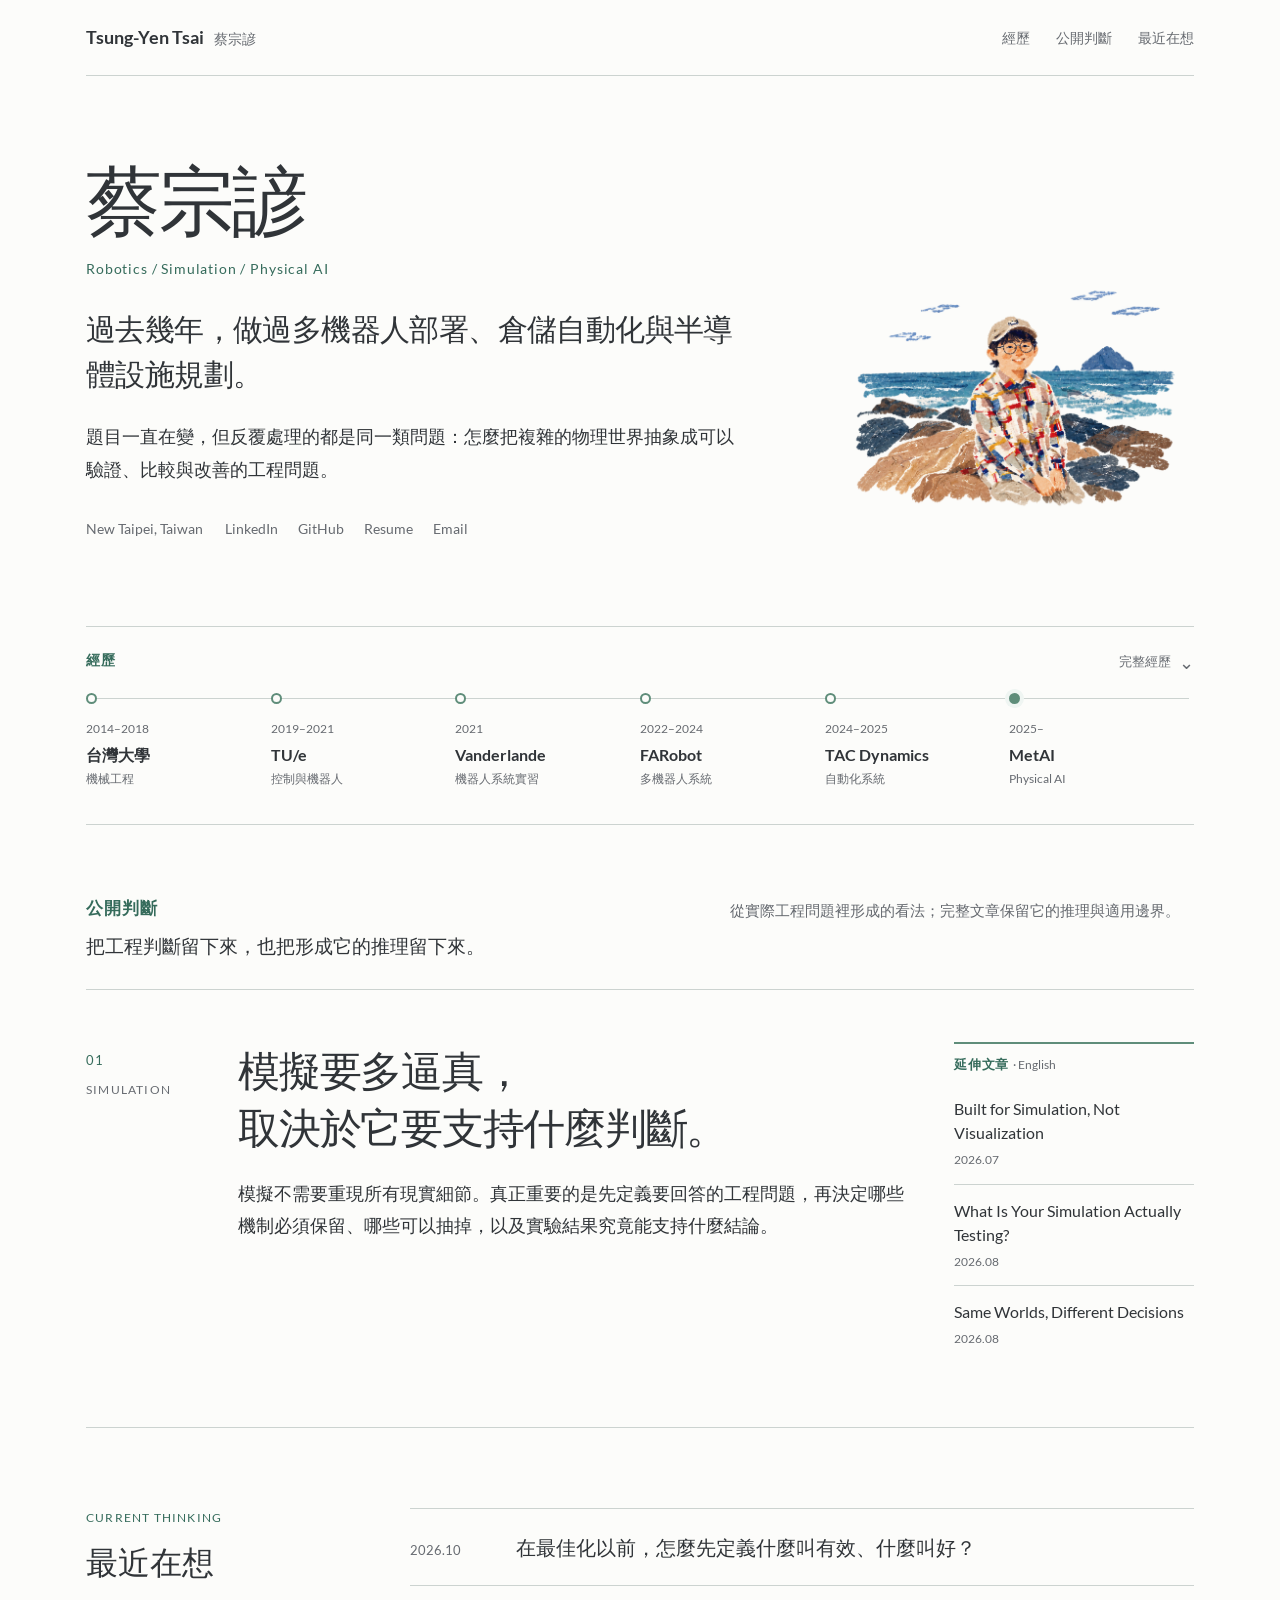
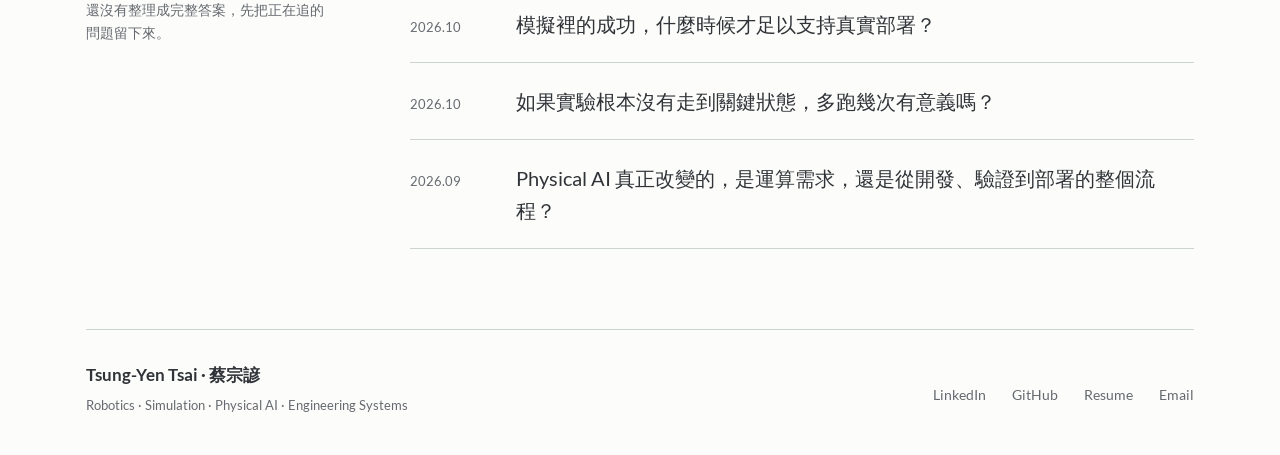
==== index.html @ 33ee2759 "Polish homepage copy, navigation, and article links" ====
<!doctype html>
<html lang="zh-Hant">
  <head>
    <meta charset="utf-8">
    <title>蔡宗諺 Tsung-Yen Tsai | Robotics / Simulation / Physical AI</title>
    <meta name="description" content="蔡宗諺 Tsung-Yen Tsai，做過多機器人部署、倉儲自動化與半導體設施規劃。分享關於模擬、驗證與工程判斷的思考。">
    <link rel="stylesheet" href="stylesheets/styles.css?v=20260916-neutral">
    <link rel="stylesheet" href="stylesheets/homepage.css?v=20261007-polish">
    <meta name="color-scheme" content="light">
    <meta name="theme-color" content="#FCFCFA">
    <meta name="viewport" content="width=device-width, initial-scale=1">
  </head>
  <body class="home-page">
    <a class="skip-link" href="#main-content">跳到主要內容</a>
    <header class="home-header wrap">
      <a class="home-name" href="index.html"><span lang="en">Tsung-Yen Tsai</span><span>蔡宗諺</span></a>
      <nav aria-label="主要導覽">
        <a href="#career">經歷</a>
        <a href="#judgments">公開判斷</a>
        <a href="#thinking">最近在想</a>
      </nav>
    </header>

    <main id="main-content" tabindex="-1" class="wrap">
      <section class="hero" id="about" aria-labelledby="hero-name">
        <div class="hero-copy">
          <h1 id="hero-name" class="hero-name">蔡宗諺</h1>
          <p class="hero-role" lang="en">Robotics / Simulation / Physical AI</p>
          <p class="hero-scope">過去幾年，做過多機器人部署、倉儲自動化與半導體設施規劃。</p>
          <p class="hero-intro">題目一直在變，但反覆處理的都是同一類問題：<strong>怎麼把複雜的物理世界抽象成可以驗證、比較與改善的工程問題。</strong></p>
          <div class="hero-meta">
            <span lang="en">New Taipei, Taiwan</span>
            <nav aria-label="個人連結">
              <a href="https://www.linkedin.com/in/tsungyentsai" target="_blank" rel="noopener" lang="en">LinkedIn</a>
              <a href="https://github.com/tsungyentsai" target="_blank" rel="noopener" lang="en">GitHub</a>
              <a href="resume.html" lang="en" aria-label="Resume — General 履歷">Resume</a>
              <a href="mailto:tsungyentsai.work@gmail.com">Email</a>
            </nav>
          </div>
        </div>
        <figure class="hero-portrait">
          <img src="assets/images/yen-cutout.png" alt="海邊的個人插畫肖像" width="1541" height="1021" fetchpriority="high" decoding="async">
        </figure>
      </section>

      <section class="career-strip" id="career" aria-labelledby="career-heading">
        <div class="career-heading">
          <h2 id="career-heading">經歷</h2>
        </div>
        <div class="career-scroll" role="region" aria-label="學歷與經歷時間軸，可左右捲動" tabindex="0">
          <ol class="career-timeline">
            <li><time>2014–2018</time><h3>台灣大學</h3><p>機械工程</p></li>
            <li><time>2019–2021</time><h3 lang="en">TU/e</h3><p>控制與機器人</p></li>
            <li><time>2021</time><h3 lang="en">Vanderlande</h3><p>機器人系統實習</p></li>
            <li><time>2022–2024</time><h3 lang="en">FARobot</h3><p>多機器人系統</p></li>
            <li><time>2024–2025</time><h3 lang="en">TAC Dynamics</h3><p>自動化系統</p></li>
            <li class="current"><time>2025–</time><h3 lang="en">MetAI</h3><p lang="en">Physical AI</p></li>
          </ol>
        </div>
        <details class="career-details" id="career-details">
          <summary>完整經歷 <span class="career-chevron" aria-hidden="true">⌄</span></summary>
          <div class="career-history" id="career-history">
            <div>
              <h3 class="history-heading">工作經歷</h3>
              <ol class="history-list">
                <li>
                  <div class="history-title"><h4 lang="en">MetAI</h4><span>2025.04–至今</span></div>
                  <p class="history-role" lang="en">Technical Lead, Hookup &amp; Layout Engines<br>Senior AI Reinforcement Learning Engineer</p>
                  <p>半導體設施規劃中的規則驗證、設備配置與 3D 管線路由；設計可重用的系統基礎與產品邊界。</p>
                </li>
                <li>
                  <div class="history-title"><h4 lang="en">TAC Dynamics</h4><span>2024.04–2025.04</span></div>
                  <p class="history-role" lang="en">Senior Robotics Engineer</p>
                  <p>重新設計與實作倉儲自動化的車隊管理系統，建立離散事件模擬以比較倉儲策略，並負責另一個 AMR 客戶部署中的核心系統整合。</p>
                </li>
                <li>
                  <div class="history-title"><h4 lang="en">FARobot</h4><span>2022.02–2024.03</span></div>
                  <p class="history-role" lang="en">Algorithm Engineer</p>
                  <p>多機器人系統的模擬驗證、現場部署與路徑規劃；透過現場紀錄重現問題，在模擬與現場驗證改動。</p>
                </li>
                <li>
                  <div class="history-title"><h4 lang="en">Vanderlande</h4><span>2021.07–2021.09</span></div>
                  <p class="history-role" lang="en">Robotics Engineer Intern · Veghel, Netherlands</p>
                </li>
              </ol>
            </div>
            <div>
              <h3 class="history-heading">教育</h3>
              <ol class="history-list">
                <li>
                  <div class="history-title"><h4 lang="en">Eindhoven University of Technology</h4><span>2019–2021</span></div>
                  <p class="history-role" lang="en">M.Sc. in Mechanical Engineering<br>Control Systems Technology</p>
                  <p lang="en">Thesis: Situational-Aware Motion Planning with a Shared Semantic World Model.</p>
                </li>
                <li>
                  <div class="history-title"><h4>國立臺灣大學</h4><span>2014–2018</span></div>
                  <p class="history-role" lang="en">B.S. in Mechanical Engineering</p>
                </li>
              </ol>
            </div>
          </div>
        </details>
      </section>

      <section class="judgments" id="judgments" aria-labelledby="judgments-heading">
        <div class="judgments-intro">
          <div>
            <h2 id="judgments-heading">公開判斷</h2>
            <p class="judgments-purpose">把工程判斷留下來，也把形成它的推理留下來。</p>
          </div>
          <p class="judgments-context">從實際工程問題裡形成的看法；完整文章保留它的推理與適用邊界。</p>
        </div>
        <article class="judgment" aria-labelledby="simulation-heading">
          <div class="judgment-label"><span>01</span><span lang="en">SIMULATION</span></div>
          <div class="judgment-content">
            <div class="judgment-copy">
              <h3 id="simulation-heading">模擬要多逼真，<br>取決於它要支持什麼判斷。</h3>
              <p>模擬不需要重現所有現實細節。真正重要的是先定義要回答的工程問題，再決定哪些機制必須保留、哪些可以抽掉，以及實驗結果究竟能支持什麼結論。</p>
            </div>
            <aside class="related" id="writing" aria-labelledby="related-heading">
              <h4 id="related-heading">延伸文章 <span class="related-language" lang="en">· English</span></h4>
              <ul>
                <li><a href="posts/built-for-simulation-not-visualization.html" lang="en">Built for Simulation, Not Visualization</a><time datetime="2026-07">2026.07</time></li>
                <li><a href="posts/what-is-your-simulation-actually-testing.html" lang="en">What Is Your Simulation Actually Testing?</a><time datetime="2026-08">2026.08</time></li>
                <li><a href="posts/same-worlds-different-decisions.html" lang="en">Same Worlds, Different Decisions</a><time datetime="2026-08">2026.08</time></li>
              </ul>
            </aside>
          </div>
        </article>
      </section>

      <section class="thinking" id="thinking" aria-labelledby="thinking-heading">
        <div class="thinking-intro">
          <p class="kicker" lang="en">CURRENT THINKING</p>
          <h2 id="thinking-heading">最近在想</h2>
          <p>還沒有整理成完整答案，先把正在追的問題留下來。</p>
        </div>
        <ul class="thought-list">
          <li><time datetime="2026-10">2026.10</time><p>在最佳化以前，怎麼先定義什麼叫有效、什麼叫好？</p></li>
          <li><time datetime="2026-10">2026.10</time><p>模擬裡的成功，什麼時候才足以支持真實部署？</p></li>
          <li><time datetime="2026-10">2026.10</time><p>如果實驗根本沒有走到關鍵狀態，多跑幾次有意義嗎？</p></li>
          <li><time datetime="2026-09">2026.09</time><p>Physical AI 真正改變的，是運算需求，還是從開發、驗證到部署的整個流程？</p></li>
        </ul>
      </section>
    </main>

    <footer class="home-footer wrap">
      <div><p class="footer-name"><span lang="en">Tsung-Yen Tsai</span> · 蔡宗諺</p><p class="footer-role" lang="en">Robotics · Simulation · Physical AI · Engineering Systems</p></div>
      <nav aria-label="聯絡方式">
        <a href="https://www.linkedin.com/in/tsungyentsai" target="_blank" rel="noopener" lang="en">LinkedIn</a>
        <a href="https://github.com/tsungyentsai" target="_blank" rel="noopener" lang="en">GitHub</a>
        <a href="resume.html" lang="en" aria-label="Resume — General 履歷">Resume</a>
        <a href="mailto:tsungyentsai.work@gmail.com">Email</a>
      </nav>
    </footer>
  </body>
</html>
---- stylesheets/styles.css ----
/* Visual source: career/50_career_assets/presentations/visual-style/
   visual-style-guide.md v1.0 (2026-09-15).
   Website refinement: neutral text, fewer decorative rules; green is reserved
   for interaction feedback and meaningful diagram accents. */
@import url("article-figures.css");

@font-face {
  font-family: Lato;
  font-style: normal;
  font-weight: 400;
  font-display: swap;
  src: url("../assets/fonts/Lato-Regular.ttf") format("truetype");
}
@font-face {
  font-family: Lato;
  font-style: normal;
  font-weight: 700;
  font-display: swap;
  src: url("../assets/fonts/Lato-Bold.ttf") format("truetype");
}
@font-face {
  font-family: Lato;
  font-style: italic;
  font-weight: 400;
  font-display: swap;
  src: url("../assets/fonts/Lato-Italic.ttf") format("truetype");
}

:root {
  color-scheme: light;
  --canvas: #FCFCFA;
  --text: #303438;
  --heading: #303438;
  --muted: #666A70;
  --accent-text: #356B5B;
  --accent-line: #5F8D7A;
  --accent-fill: #DCE9E3;
  --accent-surface: #EFF5F2;
  --accent-border: #A8BFB2;
  --secondary: #4B7191;
  --secondary-text: #345A78;
  --secondary-fill: #DFE8EF;
  --secondary-border: #8DA6B9;
  --neutral-fill: #ECEFED;
  --neutral-surface: #F5F7F6;
  --border: #CCD3D0;
  --on-dark: #FFFFFF;
}

* { box-sizing: border-box; }
html { scroll-padding-top: 24px; }
body {
  margin: 0;
  background: var(--canvas);
  color: var(--text);
  font-family: Lato, "Noto Sans TC", "PingFang TC", "Microsoft JhengHei", Arial, sans-serif;
  font-size: 18px;
  line-height: 1.65;
  -webkit-font-smoothing: antialiased;
}
::selection { background: var(--accent-fill); color: var(--text); }
a {
  color: var(--secondary-text);
  text-decoration-thickness: 1px;
  text-underline-offset: 4px;
}
a:hover { color: var(--accent-text); text-decoration-thickness: 2px; }
a:focus-visible, [tabindex]:focus-visible {
  outline: 2px solid var(--accent-text);
  outline-offset: 3px;
  border-radius: 2px;
}
.skip-link {
  position: absolute;
  top: 12px;
  left: 20px;
  z-index: 2;
  padding: 12px 20px;
  background: var(--accent-text);
  color: var(--on-dark);
  transform: translateY(-160%);
}
.skip-link:focus { transform: none; color: var(--on-dark); }
.wrapper {
  display: grid;
  grid-template-columns: 220px minmax(0, 1fr);
  column-gap: 64px;
  max-width: 1200px;
  padding: 0 40px;
  margin: 0 auto;
}
.wrapper > main, .wrapper > .site-footer { grid-column: 2; min-width: 0; }
.site-header {
  grid-column: 1;
  grid-row: 1 / span 2;
  align-self: start;
  position: sticky;
  top: 64px;
  display: flex;
  flex-direction: column;
  align-items: flex-start;
  gap: 32px;
  margin-top: 64px;
  max-height: calc(100dvh - 96px);
  overflow-y: auto;
  padding: 4px;
}
.site-name {
  color: var(--text);
  flex-shrink: 0;
  display: inline-flex;
  flex-direction: column;
  align-items: flex-start;
  gap: 4px;
  min-height: 44px;
  font-size: 18px;
  font-weight: 700;
  text-decoration: none;
}
.site-name span { color: var(--muted); font-size: 14px; font-weight: 400; }
.site-header ul {
  display: flex;
  flex-direction: column;
  flex-wrap: wrap;
  gap: 8px 24px;
  margin: 0;
  padding: 0;
  list-style: none;
}
.site-header li + li { margin-top: 0; }
.site-header nav a {
  color: var(--muted);
  text-decoration: none;
  display: inline-flex;
  align-items: center;
  min-height: 44px;
  font-size: 15px;
}
.site-header nav a:hover, .site-footer a:hover, .writing-collection li a:hover { text-decoration: underline; color: var(--accent-text); }
h1, h2, h3, h4, h5, h6 { line-height: 1.25; }
h1 { margin: 0 0 32px; font-size: 48px; font-weight: 400; letter-spacing: -0.025em; }
h2 { margin: 48px 0 24px; color: var(--heading); font-size: 28px; }
h3 { margin: 32px 0 16px; color: var(--heading); font-size: 20px; }
p, ul, ol, dl, table, pre { margin: 0 0 24px; }
ul, ol { padding-left: 24px; }
li + li { margin-top: 8px; }
strong { font-weight: 700; }
small { font-size: 14px; color: var(--muted); }
img { max-width: 100%; height: auto; }
hr { border: 0; border-top: 1px solid var(--border); margin: 32px 0; }
blockquote {
  margin: 32px 0;
  padding: 16px 24px;
  border-left: 3px solid var(--accent-line);
  background: var(--accent-surface);
}
blockquote > :last-child { margin-bottom: 0; }
code, pre { font-family: ui-monospace, SFMono-Regular, Consolas, monospace; font-size: 0.88em; }
pre {
  padding: 24px;
  border: 1px solid var(--border);
  border-radius: 6px;
  background: var(--neutral-surface);
  overflow-x: auto;
  line-height: 1.6;
}
pre code { font-size: inherit; }
table { width: 100%; border-collapse: collapse; font-size: 16px; }
th, td { text-align: left; padding: 12px 16px; border-bottom: 1px solid var(--border); vertical-align: top; }
th { background: var(--neutral-surface); font-weight: 700; }
thead { border-top: 2px solid var(--accent-line); }
.table-scroll { overflow-x: auto; margin: 24px 0; }
.table-scroll table { min-width: 680px; margin: 0; }
.compact-table { font-size: 14px; }

/* Home: one introduction, open work columns, and a quiet writing index. */
.intro { max-width: 880px; padding: 72px 0 64px; }
.intro h1 { color: var(--text); margin-bottom: 32px; }
.intro h1 span {
  display: inline-block;
  margin-left: 16px;
  color: var(--heading);
  font-size: 28px;
  letter-spacing: 0;
}
.intro-statement {
  font-size: 23px;
  line-height: 1.6;
  margin-bottom: 24px;
}
.intro > p:last-child { max-width: 760px; margin-bottom: 0; color: var(--muted); }
.home-section { padding: 24px 0 48px; }
.home-section > h2 { margin: 0 0 32px; font-size: 24px; }
.work-list { display: grid; grid-template-columns: repeat(3, minmax(0, 1fr)); gap: 32px; list-style: none; padding: 0; margin: 0; }
.work-list li { margin: 0; }
.work-list strong { display: block; font-size: 20px; line-height: 1.4; margin-bottom: 12px; }
.work-description { display: block; color: var(--muted); font-size: 17px; }
.writing-section { display: grid; grid-template-columns: minmax(0, 1fr); gap: 0; }
.writing-collection h3 { margin: 0 0 12px; color: var(--heading); }
.writing-collection-description { color: var(--muted); font-size: 16px; max-width: 64ch; }
.writing-collection + .writing-collection { margin-top: 40px; }
.writing-collection ul { list-style: none; padding: 0; margin: 0; }
.writing-collection li { display: flex; align-items: baseline; gap: 24px; justify-content: space-between; margin: 0; padding: 10px 0; }
.writing-collection li a { font-size: 18px; line-height: 1.5; text-decoration: none; }
.writing-collection time { flex-shrink: 0; color: var(--muted); font-size: 14px; }

/* Career and articles use a comfortable reading width. */
.career-page main, .article-page main { width: 100%; max-width: 760px; margin: 0 auto; padding: 64px 0; }
.career-page h1, .article-page h1 { color: var(--text); }
.career-list { list-style: none; padding: 0; }
.career-list li { padding: 16px 0; margin: 0; }
.career-list strong { color: var(--text); }
.article-page h1 { font-size: 44px; }
.article-page main > h1 + p { color: var(--heading); font-size: 20px; }
.article-page main > h1 + p + p { padding-bottom: 24px; margin-bottom: 32px; }
.related-writing { margin-top: 48px; padding-top: 24px; }
.related-writing p { margin-bottom: 8px; }
.related-writing-label { color: var(--muted); font-size: 14px; font-weight: 700; }
.article-figure figcaption { color: var(--muted); font-size: 14px; }
.site-footer { display: flex; align-items: center; justify-content: space-between; gap: 24px; padding: 40px 0 32px; }
.site-footer p { margin: 0; color: var(--muted); font-size: 14px; }
.site-footer p span { margin-left: 8px; }
.site-footer nav { display: flex; flex-wrap: wrap; gap: 24px; }
.site-footer a { color: var(--muted); text-decoration: none; display: inline-flex; align-items: center; min-height: 44px; font-size: 15px; }

@media (min-width: 961px) and (max-width: 1100px) {
  .world-layout, .policy-examples { grid-template-columns: 1fr; }
}
@media (max-width: 960px) {
  .wrapper { display: block; }
  .site-header { position: static; gap: 8px; margin-top: 0; max-height: none; overflow: visible; padding: 20px 0; }
  .site-name { flex-direction: row; align-items: center; gap: 12px; }
  .site-header ul { flex-direction: row; }
  .site-header li + li { margin-top: 0; }
  .intro { padding-top: 48px; }
  .writing-section { grid-template-columns: 1fr; gap: 0; }
  .work-list { gap: 24px; }
}
@media (max-width: 720px) {
  .wrapper { padding: 0 24px; }
  body { font-size: 17px; overflow-wrap: break-word; }
  h1, .article-page h1 { font-size: 34px; }
  h2 { font-size: 24px; margin-top: 40px; }
  .site-header ul { gap: 0 20px; }
  .intro { padding: 40px 0; }
  .intro h1 span { display: block; font-size: 23px; margin: 12px 0 0; }
  .intro-statement { font-size: 20px; }
  .home-section { padding: 32px 0; }
  .home-section > h2 { margin-bottom: 24px; }
  .work-list { grid-template-columns: 1fr; gap: 24px; }
  .work-list strong { margin-bottom: 8px; }
  .writing-collection li { flex-direction: column; gap: 8px; padding: 16px 0; }
  .career-page main, .article-page main { padding: 40px 0; }
  .site-footer { align-items: flex-start; flex-direction: column; gap: 12px; }
  pre { padding: 16px; overflow-wrap: normal; }
  .world-layout, .policy-examples { grid-template-columns: 1fr; }
  .world-layout { gap: 18px; }
  .policy-example { padding: 12px 14px; }
  .policy-request-sequence { max-width: 260px; }
  .comparison-boundary { overflow: visible; }
  .comparison-boundary table, .comparison-boundary tbody, .comparison-boundary tr, .comparison-boundary td { display: block; }
  .comparison-boundary table { min-width: 0; }
  .comparison-boundary thead { clip-path: inset(50%); height: 1px; overflow: hidden; position: absolute; white-space: nowrap; width: 1px; }
  .comparison-boundary tr { border: 1px solid var(--border); border-radius: 6px; margin-bottom: 16px; overflow: hidden; }
  .comparison-boundary td { padding: 12px; }
  .comparison-boundary td:last-child { border-bottom: 0; }
  .comparison-boundary td::before { color: var(--muted); content: attr(data-label); display: block; font-size: 14px; font-weight: 700; margin-bottom: 4px; }
}
@media print {
  .wrapper { display: block; max-width: none; padding: 0; }
  body { font-size: 12pt; }
  .site-header, .site-footer, .skip-link { display: none; }
  .article-page main, .career-page main { max-width: none; padding: 0; }
  h1, .article-page h1 { font-size: 28pt; }
  h2, h3 { break-after: avoid; }
  .article-figure, .work-list li { break-inside: avoid; }
}
---- stylesheets/homepage.css ----
/* Homepage only. Editorial baseline: user-selected visual prototype v3.
   Shared color tokens and local fonts come from styles.css. Keep article
   and career-page styles unchanged. Containers own horizontal gutters;
   sections own vertical spacing. */
.home-page { overflow-wrap: anywhere; }
.home-page h1, .home-page h2, .home-page h3,
.home-page h4, .home-page p, .home-page figure { margin: 0; }
.home-page .wrap {
  width: 100%;
  max-width: 1180px;
  margin-inline: auto;
  padding-inline: 36px;
}
.home-page main:focus { outline: none; }
.home-page section { scroll-margin-top: 24px; }
.home-header {
  display: flex;
  align-items: center;
  justify-content: space-between;
  gap: 24px;
  min-height: 76px;
  position: relative;
}
.home-header::after, .home-footer::before {
  content: "";
  position: absolute;
  inset-inline: 36px;
  height: 1px;
  background: var(--border);
}
.home-header::after { bottom: 0; }
.home-name {
  display: inline-flex;
  gap: 10px;
  align-items: baseline;
  color: var(--text);
  text-decoration: none;
  font-weight: 700;
}
.home-name span + span { font-weight: 400; font-size: 14px; color: var(--muted); }
.home-header nav, .hero-meta nav, .home-footer nav { display: flex; flex-wrap: wrap; gap: 8px 26px; }
.home-header nav a, .hero-meta a, .home-footer a {
  display: inline-flex;
  align-items: center;
  min-height: 44px;
  color: var(--muted);
  font-size: 14px;
  text-decoration: none;
}
.home-page a:hover { color: var(--accent-text); text-decoration: underline; }
.hero {
  display: grid;
  grid-template-columns: minmax(0, 1.25fr) minmax(280px, .75fr);
  align-items: center;
  gap: 64px;
  padding-block: 80px 72px;
  min-height: 550px;
}
.hero-copy { min-width: 0; }
.home-page .hero-name { font-size: 76px; line-height: 1.05; font-weight: 400; letter-spacing: -.04em; }
.home-page .hero-role { margin-top: 18px; color: var(--accent-text); font-size: 14px; letter-spacing: .06em; }
.home-page .hero-scope { margin-top: 26px; font-size: 30px; line-height: 1.5; letter-spacing: -.02em; }
.home-page .hero-intro { margin-top: 24px; color: var(--heading); font-size: 18px; line-height: 1.85; }
.hero-intro strong { font-weight: 400; }
.hero-meta { display: flex; flex-wrap: wrap; gap: 0 22px; align-items: center; margin-top: 20px; color: var(--muted); font-size: 14px; }
.hero-meta nav { gap: 20px; }
.hero-portrait {
  width: calc(100% - 8px);
  max-width: 378px;
  justify-self: end;
  transform: translate(6px, 32px);
}
.hero-portrait img {
  display: block;
  width: 100%;
  height: auto;
  filter: saturate(.87) contrast(.92) brightness(1.03);
  /* The asset is already transparent; soften only its outermost brush strokes. */
  -webkit-mask-image: linear-gradient(to right, transparent, #000 4%, #000 96%, transparent), linear-gradient(to bottom, transparent, #000 4%, #000 95%, transparent);
  -webkit-mask-composite: source-in;
  mask-image: linear-gradient(to right, transparent, #000 4%, #000 96%, transparent), linear-gradient(to bottom, transparent, #000 4%, #000 95%, transparent);
  mask-composite: intersect;
}
.career-strip { position: relative; padding-block: 24px 28px; border-block: 1px solid var(--border); }
.career-heading { display: flex; justify-content: space-between; align-items: baseline; gap: 24px; margin-bottom: 16px; }
.home-page .career-heading h2 { color: var(--accent-text); font-size: 14px; letter-spacing: .08em; }
.career-details > summary {
  position: absolute;
  top: 13px;
  right: 0;
  display: flex;
  align-items: center;
  gap: 8px;
  min-height: 44px;
  color: var(--muted);
  font-size: 13px;
  cursor: pointer;
  list-style: none;
}
.career-details > summary::-webkit-details-marker { display: none; }
.career-details > summary:hover { color: var(--accent-text); }
.career-details > summary:focus-visible { outline: 2px solid var(--accent-text); outline-offset: 3px; border-radius: 2px; }
.career-chevron { display: inline-block; font-size: 18px; line-height: 1; }
.career-details[open] .career-chevron { transform: rotate(180deg); }
.career-history { display: grid; grid-template-columns: minmax(0, 1.35fr) minmax(0, .85fr); gap: 64px; margin-top: 24px; padding-top: 28px; border-top: 1px solid var(--border); scroll-margin-top: 24px; }
.home-page .history-heading { font-size: 14px; letter-spacing: .06em; color: var(--accent-text); }
.history-list { list-style: none; padding: 0; margin: 0; }
.history-list li { padding-block: 24px; margin: 0; border-bottom: 1px solid var(--border); }
.history-list li:last-child { border-bottom: 0; padding-bottom: 0; }
.history-title { display: flex; flex-wrap: wrap; gap: 6px 16px; align-items: baseline; justify-content: space-between; }
.home-page .history-title h4 { font-size: 17px; }
.history-title span { font-size: 13px; color: var(--muted); white-space: nowrap; }
.home-page .history-role { margin-top: 8px; font-size: 14px; color: var(--text); line-height: 1.6; }
.home-page .history-list p:not(.history-role) { margin-top: 10px; color: var(--muted); font-size: 15px; line-height: 1.75; }
.career-scroll { overflow-x: auto; overscroll-behavior-x: contain; padding-block: 8px; }
.career-timeline { list-style: none; display: grid; grid-template-columns: repeat(6, minmax(0, 1fr)); min-width: 810px; position: relative; margin: 0; padding: 0; }
.career-timeline::before { content: ""; position: absolute; left: 5px; right: 5px; top: 5px; height: 1px; background: var(--border); }
.career-timeline li { position: relative; padding: 26px 16px 0 0; margin: 0; }
.career-timeline li::before { content: ""; position: absolute; top: 0; left: 0; width: 11px; height: 11px; box-sizing: border-box; border: 2px solid var(--accent-line); border-radius: 50%; background: var(--canvas); }
.career-timeline .current::before { background: var(--accent-line); box-shadow: 0 0 0 4px var(--accent-surface); }
.career-timeline time { display: block; font-size: 12px; color: var(--muted); font-variant-numeric: tabular-nums; margin-bottom: 6px; }
.home-page .career-timeline h3 { font-size: 16px; line-height: 1.35; margin-bottom: 4px; }
.home-page .career-timeline p { font-size: 12px; line-height: 1.5; color: var(--muted); }
.judgments { padding-block: 72px 0; }
.judgments-intro { display: grid; grid-template-columns: 1fr .8fr; align-items: start; gap: 64px; padding-bottom: 28px; border-bottom: 1px solid var(--border); }
.home-page .judgments-intro h2 { color: var(--accent-text); font-size: 17px; font-weight: 700; letter-spacing: .06em; }
.home-page .judgments-purpose { margin-top: 12px; color: var(--heading); font-size: 19px; line-height: 1.65; }
.judgments-context { color: var(--muted); font-size: 15px; line-height: 1.8; }
.judgment { display: grid; grid-template-columns: 112px minmax(0, 1fr); gap: 40px; padding-block: 52px 64px; border-bottom: 1px solid var(--border); }
.judgment-label { display: flex; flex-direction: column; gap: 8px; padding-top: 8px; color: var(--muted); font-size: 12px; letter-spacing: .1em; }
.judgment-label span:first-child { color: var(--accent-text); font-size: 13px; }
.judgment-content { display: grid; grid-template-columns: minmax(0, 1fr) 240px; gap: 48px; align-items: start; }
.home-page .judgment-copy h3 { font-size: clamp(32px, 3.25vw, 42px); line-height: 1.35; font-weight: 400; letter-spacing: -.03em; color: var(--text); }
.home-page .judgment-copy p { margin-top: 22px; font-size: 18px; line-height: 1.8; color: var(--heading); }
.related { border-top: 2px solid var(--accent-line); padding-top: 12px; }
.home-page .related h4 { color: var(--accent-text); font-size: 13px; letter-spacing: .06em; }
.related-language { color: var(--muted); font-size: 12px; font-weight: 400; letter-spacing: 0; }
.related ul { list-style: none; margin: 10px 0 0; padding: 0; }
.related li { padding-block: 14px; margin: 0; border-top: 1px solid var(--border); }
.related li:first-child { border-top: 0; }
.related a { display: block; color: var(--text); font-size: 16px; line-height: 1.5; text-decoration: none; }
.related time { display: block; margin-top: 5px; font-size: 12px; color: var(--muted); font-variant-numeric: tabular-nums; }
.thinking { display: grid; grid-template-columns: 260px minmax(0, 1fr); gap: 64px; padding-block: 80px; }
.home-page .kicker { color: var(--accent-text); font-size: 12px; letter-spacing: .1em; margin-bottom: 14px; }
.home-page .thinking h2 { font-size: 32px; font-weight: 400; line-height: 1.25; }
.home-page .thinking-intro > p:last-child { margin-top: 16px; color: var(--muted); font-size: 14px; max-width: 245px; }
.thought-list { list-style: none; border-top: 1px solid var(--border); padding: 0; margin: 0; }
.thought-list li { display: grid; grid-template-columns: 82px minmax(0, 1fr); align-items: baseline; gap: 24px; padding-block: 22px; border-bottom: 1px solid var(--border); margin: 0; }
.thought-list time { font-size: 13px; color: var(--muted); font-variant-numeric: tabular-nums; }
.home-page .thought-list p { font-size: 20px; line-height: 1.6; }
.home-footer { position: relative; padding-block: 32px 38px; display: flex; justify-content: space-between; align-items: end; gap: 24px; }
.home-footer::before { top: 0; }
.home-page .footer-name { font-size: 17px; font-weight: 700; }
.home-page .footer-role { margin-top: 6px; color: var(--muted); font-size: 13px; }
@media (max-width: 1100px) {
  .hero { gap: 40px; }
  .judgment { grid-template-columns: 90px minmax(0, 1fr); gap: 28px; }
  .judgment-content { gap: 32px; grid-template-columns: minmax(0, 1fr) 210px; }
}
@media (max-width: 900px) {
  .hero { grid-template-columns: minmax(0, 1fr) 220px; gap: 28px; padding-block: 56px; min-height: auto; }
  .hero-portrait { transform: translate(4px, 20px); }
  .home-page .hero-name { font-size: 60px; }
  .home-page .hero-scope { font-size: 27px; }
  .judgments-intro { grid-template-columns: 1fr; gap: 16px; }
  .judgments-context { max-width: 620px; }
  .judgment-content { grid-template-columns: 1fr; gap: 32px; }
  .related { max-width: 560px; }
  .thinking { grid-template-columns: 200px minmax(0, 1fr); gap: 36px; }
  .career-history { grid-template-columns: 1fr 1fr; gap: 36px; }
  .home-footer { align-items: start; flex-direction: column; gap: 16px; }
}
@media (max-width: 640px) {
  .home-page .wrap { padding-inline: 20px; }
  .home-header::after, .home-footer::before { inset-inline: 20px; }
  .home-header { min-height: 68px; align-items: start; flex-direction: column; gap: 4px; padding-block: 16px 8px; }
  .home-name { font-size: 16px; }
  .home-name span + span { font-size: 13px; }
  .home-header nav { gap: 0 22px; }
  .home-header nav a { font-size: 13px; }
  .hero { grid-template-columns: minmax(0, 1fr) 86px; align-items: start; gap: 0 12px; padding-block: 36px 32px; }
  .hero-copy { display: contents; }
  .home-page .hero-name { grid-column: 1; font-size: 48px; }
  .home-page .hero-role { grid-column: 1; font-size: 12px; letter-spacing: 0; margin-top: 12px; }
  .hero-portrait { grid-column: 2; grid-row: 1 / span 2; width: 84px; align-self: center; transform: translate(2px, 5px); }
  .home-page .hero-scope { grid-column: 1 / -1; margin-top: 24px; font-size: 24px; line-height: 1.55; }
  .home-page .hero-intro { grid-column: 1 / -1; margin-top: 18px; font-size: 16px; line-height: 1.8; }
  .hero-meta { grid-column: 1 / -1; gap: 0 18px; margin-top: 16px; font-size: 13px; }
  .hero-meta a { font-size: 13px; }
  .hero-meta nav { gap: 18px; }
  .career-strip { padding-block: 18px 16px; }
  .career-heading { margin-bottom: 10px; }
  .career-details > summary { top: 7px; }
  .career-history { grid-template-columns: 1fr; gap: 32px; margin-top: 16px; padding-top: 24px; }
  .career-timeline { min-width: 780px; }
  .judgments { padding-top: 44px; }
  .judgments-intro { gap: 12px; padding-bottom: 24px; }
  .home-page .judgments-purpose { font-size: 17px; margin-top: 10px; }
  .judgments-context { font-size: 14px; }
  .judgment { grid-template-columns: 1fr; gap: 18px; padding-block: 32px 40px; }
  .judgment-label { flex-direction: row; gap: 12px; padding-top: 0; }
  .home-page .judgment-copy h3 { font-size: clamp(22px, 7vw, 32px); line-height: 1.35; }
  .home-page .judgment-copy p { margin-top: 18px; font-size: 16px; }
  .related a { font-size: 16px; }
  .thinking { grid-template-columns: 1fr; gap: 24px; padding-block: 48px; }
  .home-page .thinking h2 { font-size: 28px; }
  .home-page .thinking-intro > p:last-child { max-width: 100%; margin-top: 12px; }
  .thought-list li { grid-template-columns: 66px minmax(0, 1fr); gap: 14px; padding-block: 20px; }
  .home-page .thought-list p { font-size: 18px; }
  .home-footer { padding-block: 28px; }
}
@media (prefers-reduced-motion: reduce) { .career-scroll { scroll-behavior: auto; } }
@media print {
  .home-header, .home-footer, .hero-portrait, .hero-meta { display: none; }
  .home-page .wrap { max-width: none; padding-inline: 0; }
  .hero { grid-template-columns: 1fr; padding-block: 24px; min-height: auto; }
  .hero-copy { display: block; }
  .career-timeline { min-width: 0; }
  .career-scroll { overflow: visible; }
  .judgment, .judgment-content, .thinking { grid-template-columns: 1fr; }
  .judgments, .thinking { padding-block: 24px; }
}
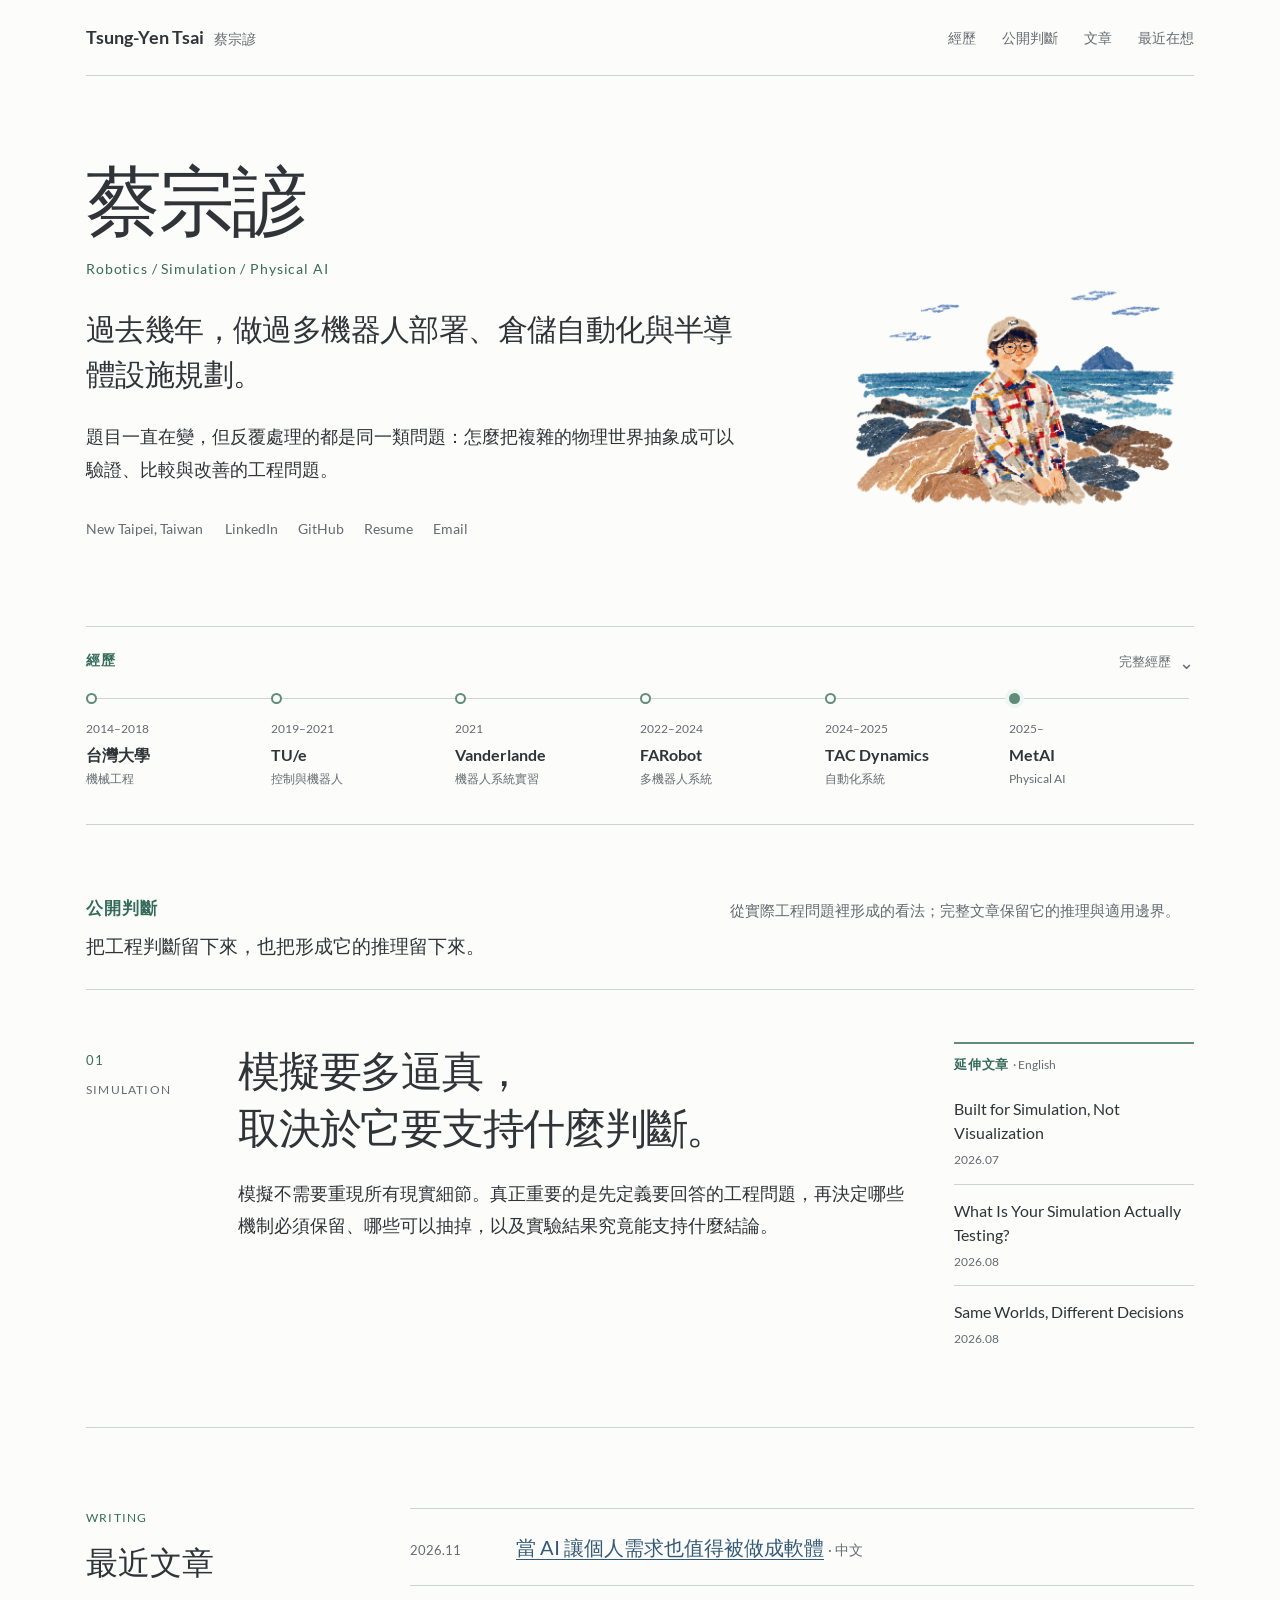
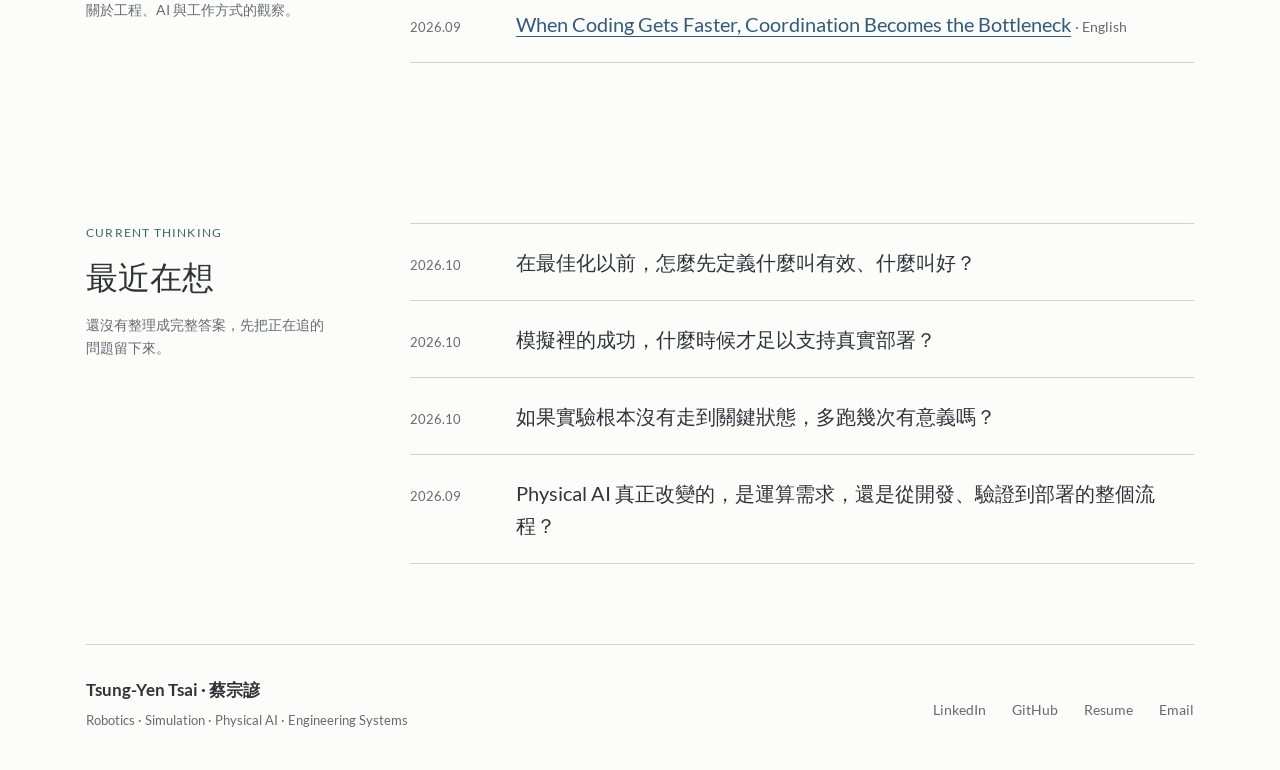
==== commit ef3acd8a: "Add writing section and new article to homepage" ====
--- a/index.html
+++ b/index.html
@@ -17,6 +17,7 @@
       <nav aria-label="主要導覽">
         <a href="#career">經歷</a>
         <a href="#judgments">公開判斷</a>
+        <a href="#writing">文章</a>
         <a href="#thinking">最近在想</a>
       </nav>
     </header>
@@ -117,7 +118,7 @@
               <h3 id="simulation-heading">模擬要多逼真，<br>取決於它要支持什麼判斷。</h3>
               <p>模擬不需要重現所有現實細節。真正重要的是先定義要回答的工程問題，再決定哪些機制必須保留、哪些可以抽掉，以及實驗結果究竟能支持什麼結論。</p>
             </div>
-            <aside class="related" id="writing" aria-labelledby="related-heading">
+            <aside class="related" aria-labelledby="related-heading">
               <h4 id="related-heading">延伸文章 <span class="related-language" lang="en">· English</span></h4>
               <ul>
                 <li><a href="posts/built-for-simulation-not-visualization.html" lang="en">Built for Simulation, Not Visualization</a><time datetime="2026-07">2026.07</time></li>
@@ -127,6 +128,18 @@
             </aside>
           </div>
         </article>
+      </section>
+
+      <section class="thinking" id="writing" aria-labelledby="writing-heading">
+        <div class="thinking-intro">
+          <p class="kicker" lang="en">WRITING</p>
+          <h2 id="writing-heading">最近文章</h2>
+          <p>關於工程、AI 與工作方式的觀察。</p>
+        </div>
+        <ul class="thought-list">
+          <li><time datetime="2026-11">2026.11</time><p><a href="posts/when-personal-needs-become-software.html">當 AI 讓個人需求也值得被做成軟體</a> <small>· 中文</small></p></li>
+          <li><time datetime="2026-09">2026.09</time><p><a href="posts/when-coding-gets-faster-coordination-becomes-the-bottleneck.html" lang="en">When Coding Gets Faster, Coordination Becomes the Bottleneck</a> <small lang="en">· English</small></p></li>
+        </ul>
       </section>
 
       <section class="thinking" id="thinking" aria-labelledby="thinking-heading">
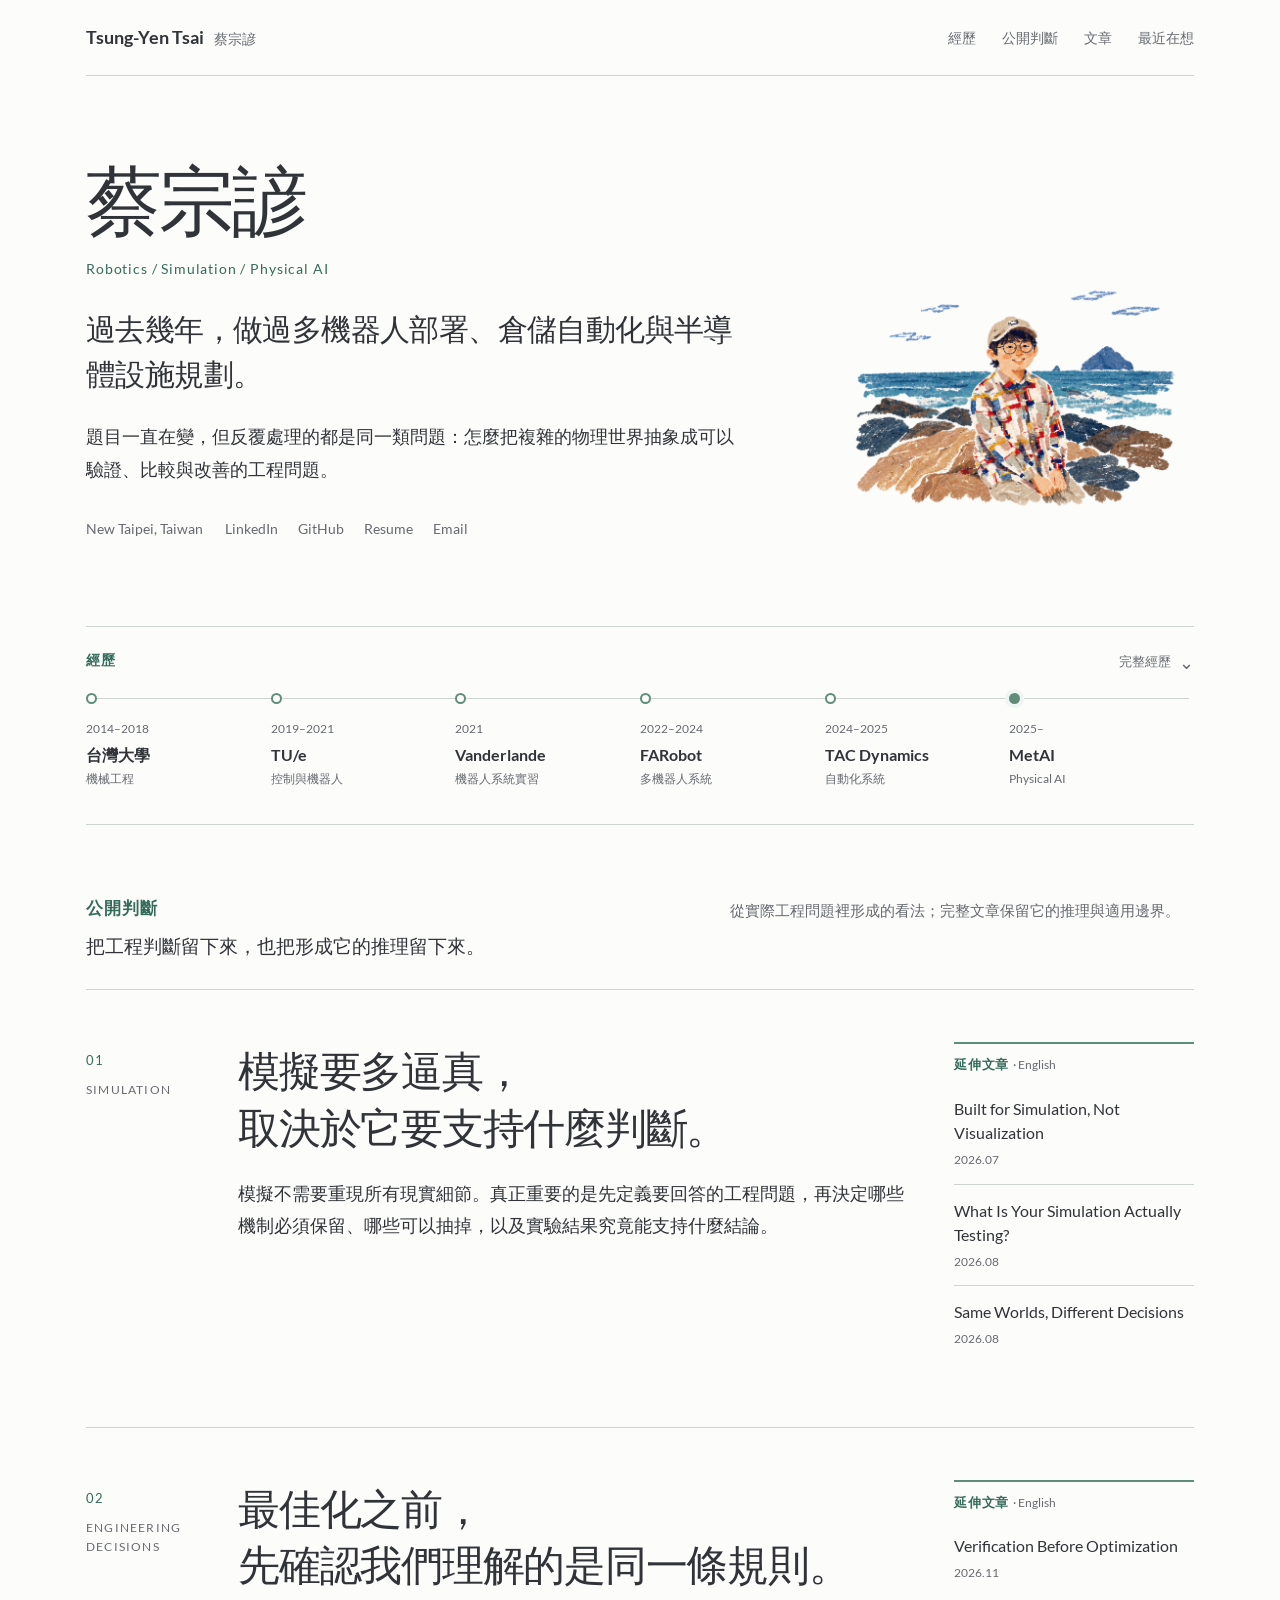
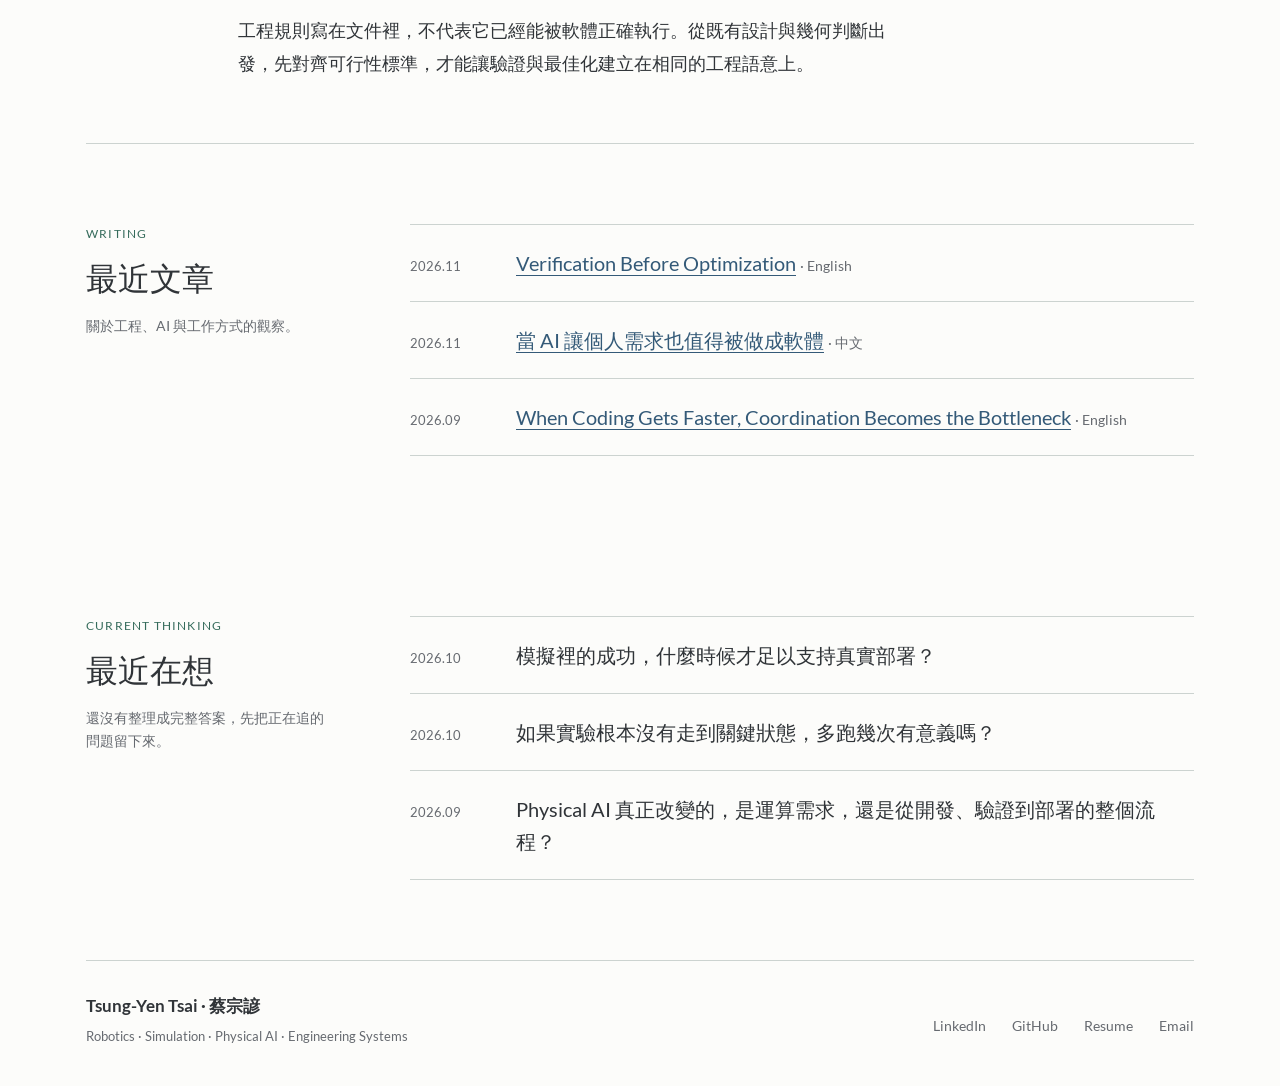
==== commit 54415ad4: "Add Engineering Decisions chapter and link new article" ====
--- a/index.html
+++ b/index.html
@@ -128,6 +128,21 @@
             </aside>
           </div>
         </article>
+        <article class="judgment" aria-labelledby="engineering-decisions-heading">
+          <div class="judgment-label"><span>02</span><span lang="en">ENGINEERING DECISIONS</span></div>
+          <div class="judgment-content">
+            <div class="judgment-copy">
+              <h3 id="engineering-decisions-heading">最佳化之前，<br>先確認我們理解的是同一條規則。</h3>
+              <p>工程規則寫在文件裡，不代表它已經能被軟體正確執行。從既有設計與幾何判斷出發，先對齊可行性標準，才能讓驗證與最佳化建立在相同的工程語意上。</p>
+            </div>
+            <aside class="related" aria-labelledby="engineering-decisions-related">
+              <h4 id="engineering-decisions-related">延伸文章 <span class="related-language" lang="en">· English</span></h4>
+              <ul>
+                <li><a href="posts/verification-before-optimization.html" lang="en">Verification Before Optimization</a><time datetime="2026-11">2026.11</time></li>
+              </ul>
+            </aside>
+          </div>
+        </article>
       </section>
 
       <section class="thinking" id="writing" aria-labelledby="writing-heading">
@@ -137,6 +152,7 @@
           <p>關於工程、AI 與工作方式的觀察。</p>
         </div>
         <ul class="thought-list">
+          <li><time datetime="2026-11">2026.11</time><p><a href="posts/verification-before-optimization.html" lang="en">Verification Before Optimization</a> <small lang="en">· English</small></p></li>
           <li><time datetime="2026-11">2026.11</time><p><a href="posts/when-personal-needs-become-software.html">當 AI 讓個人需求也值得被做成軟體</a> <small>· 中文</small></p></li>
           <li><time datetime="2026-09">2026.09</time><p><a href="posts/when-coding-gets-faster-coordination-becomes-the-bottleneck.html" lang="en">When Coding Gets Faster, Coordination Becomes the Bottleneck</a> <small lang="en">· English</small></p></li>
         </ul>
@@ -149,7 +165,6 @@
           <p>還沒有整理成完整答案，先把正在追的問題留下來。</p>
         </div>
         <ul class="thought-list">
-          <li><time datetime="2026-10">2026.10</time><p>在最佳化以前，怎麼先定義什麼叫有效、什麼叫好？</p></li>
           <li><time datetime="2026-10">2026.10</time><p>模擬裡的成功，什麼時候才足以支持真實部署？</p></li>
           <li><time datetime="2026-10">2026.10</time><p>如果實驗根本沒有走到關鍵狀態，多跑幾次有意義嗎？</p></li>
           <li><time datetime="2026-09">2026.09</time><p>Physical AI 真正改變的，是運算需求，還是從開發、驗證到部署的整個流程？</p></li>
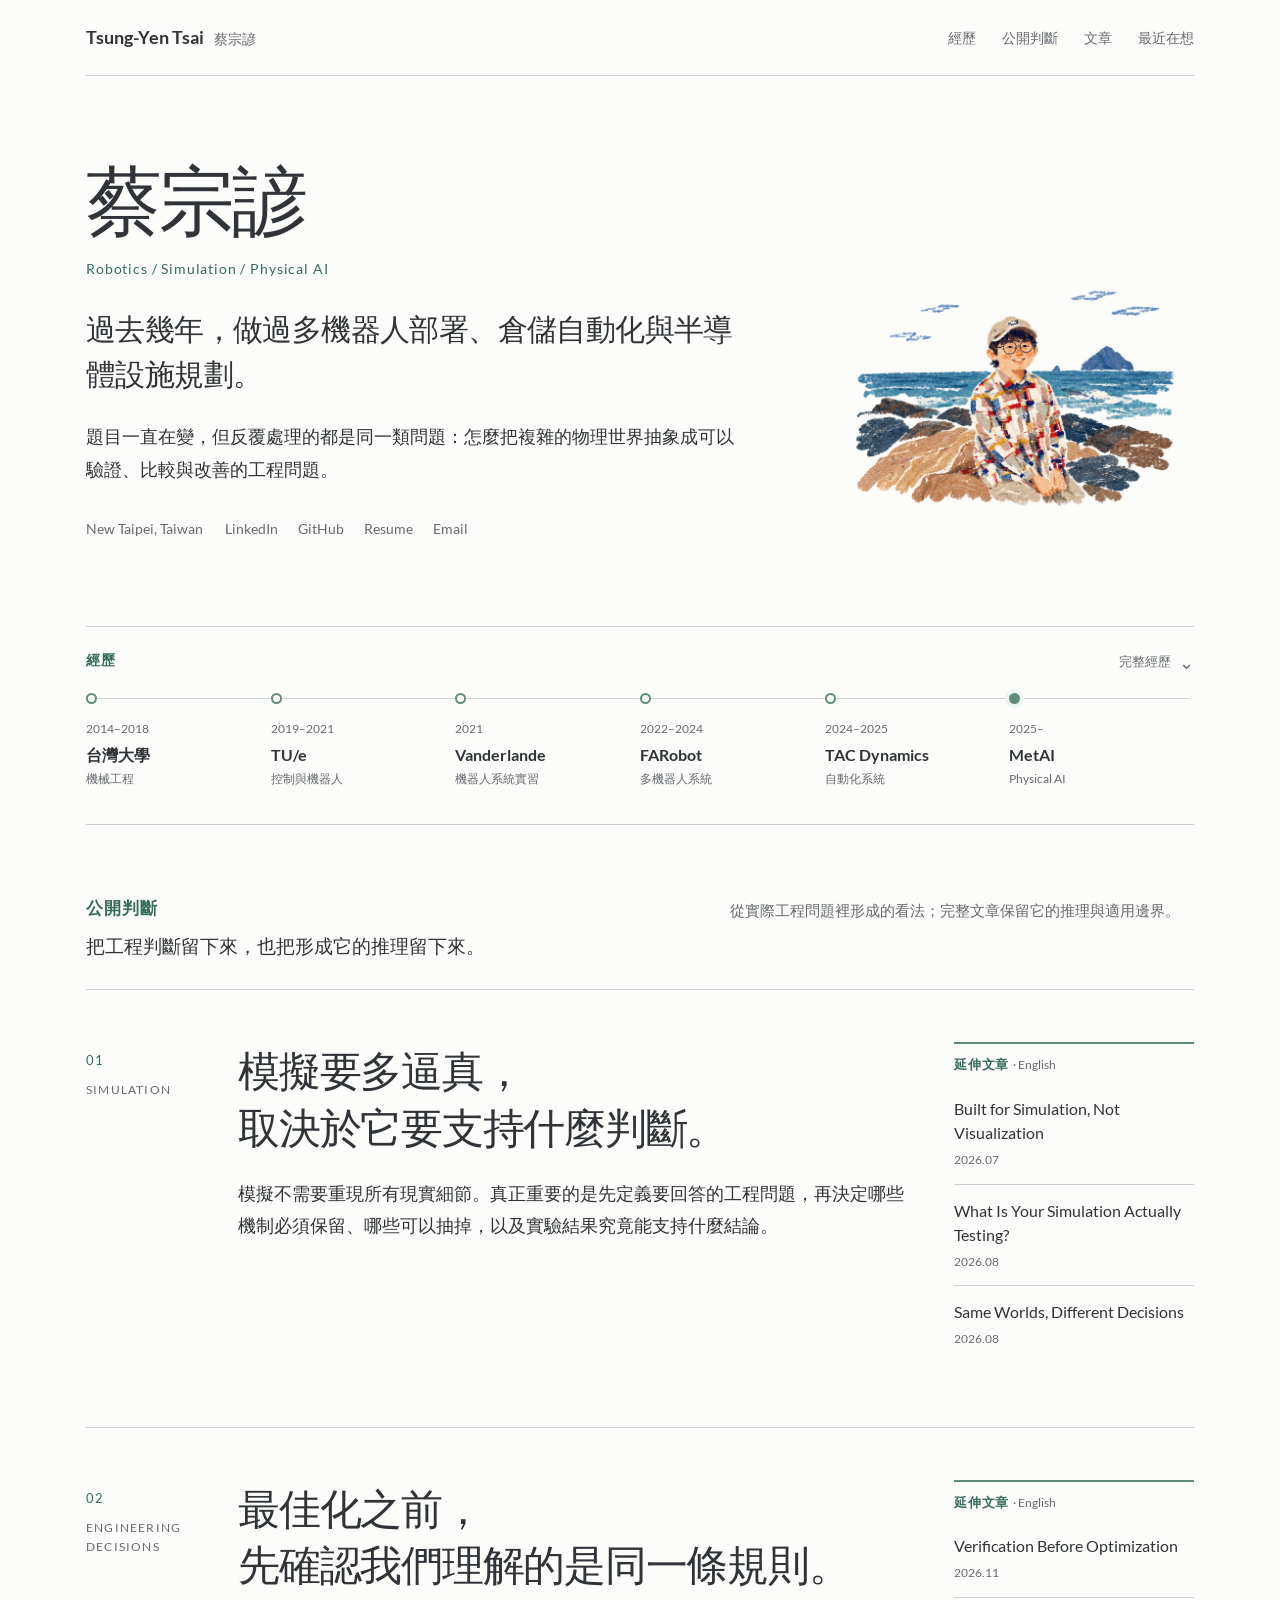
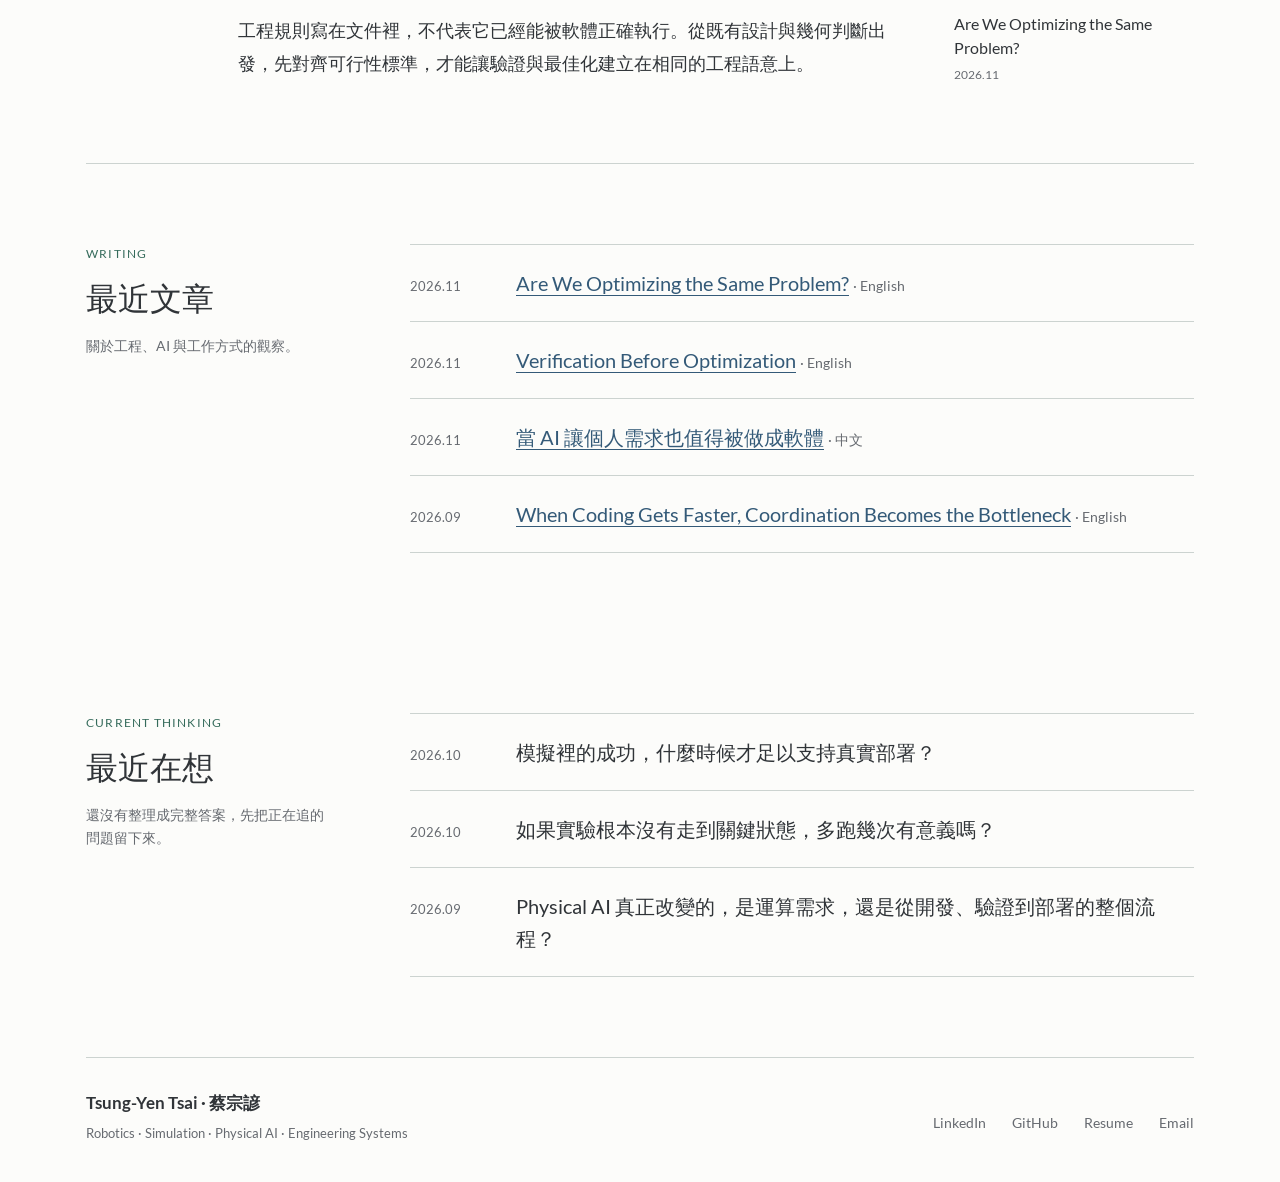
==== commit 1025df70: "Homepage: link second engineering decisions article" ====
--- a/index.html
+++ b/index.html
@@ -139,6 +139,7 @@
               <h4 id="engineering-decisions-related">延伸文章 <span class="related-language" lang="en">· English</span></h4>
               <ul>
                 <li><a href="posts/verification-before-optimization.html" lang="en">Verification Before Optimization</a><time datetime="2026-11">2026.11</time></li>
+                <li><a href="posts/are-we-optimizing-the-same-problem.html" lang="en">Are We Optimizing the Same Problem?</a><time datetime="2026-11">2026.11</time></li>
               </ul>
             </aside>
           </div>
@@ -152,6 +153,7 @@
           <p>關於工程、AI 與工作方式的觀察。</p>
         </div>
         <ul class="thought-list">
+          <li><time datetime="2026-11">2026.11</time><p><a href="posts/are-we-optimizing-the-same-problem.html" lang="en">Are We Optimizing the Same Problem?</a> <small lang="en">· English</small></p></li>
           <li><time datetime="2026-11">2026.11</time><p><a href="posts/verification-before-optimization.html" lang="en">Verification Before Optimization</a> <small lang="en">· English</small></p></li>
           <li><time datetime="2026-11">2026.11</time><p><a href="posts/when-personal-needs-become-software.html">當 AI 讓個人需求也值得被做成軟體</a> <small>· 中文</small></p></li>
           <li><time datetime="2026-09">2026.09</time><p><a href="posts/when-coding-gets-faster-coordination-becomes-the-bottleneck.html" lang="en">When Coding Gets Faster, Coordination Becomes the Bottleneck</a> <small lang="en">· English</small></p></li>
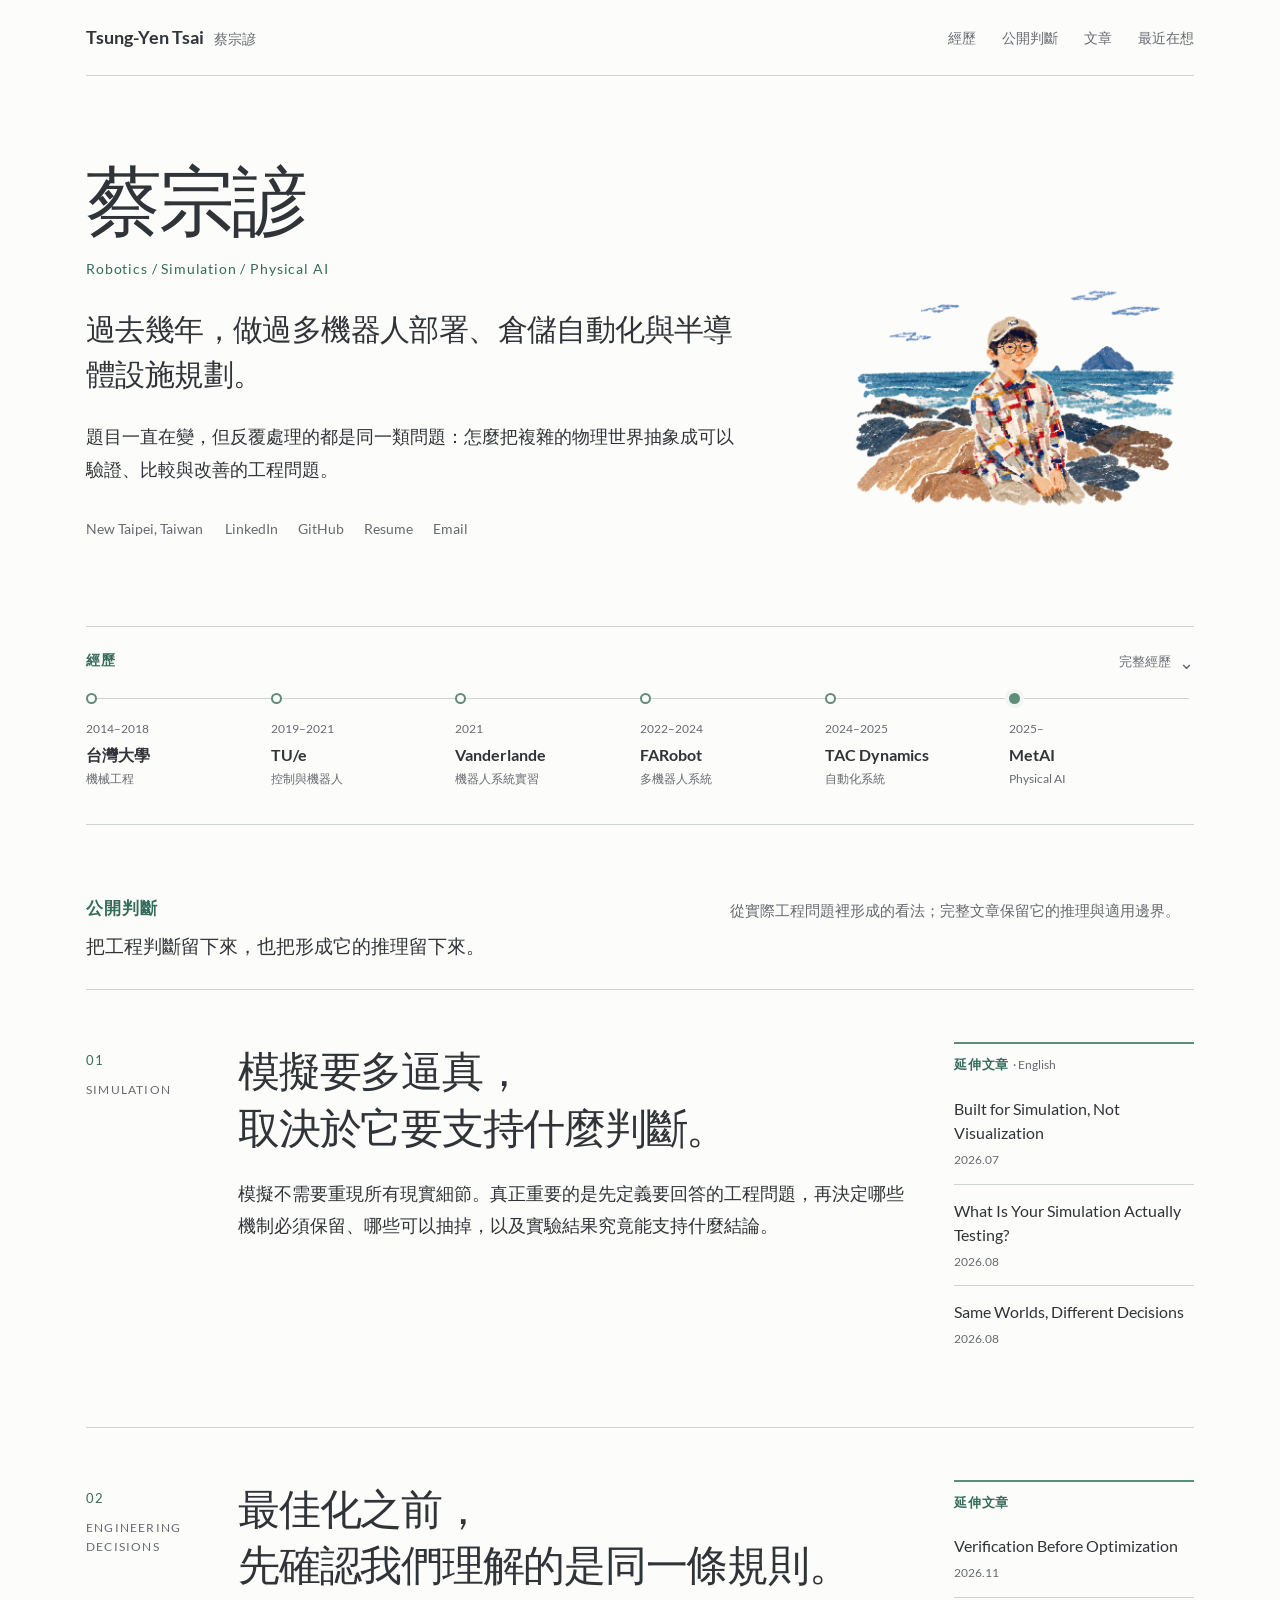
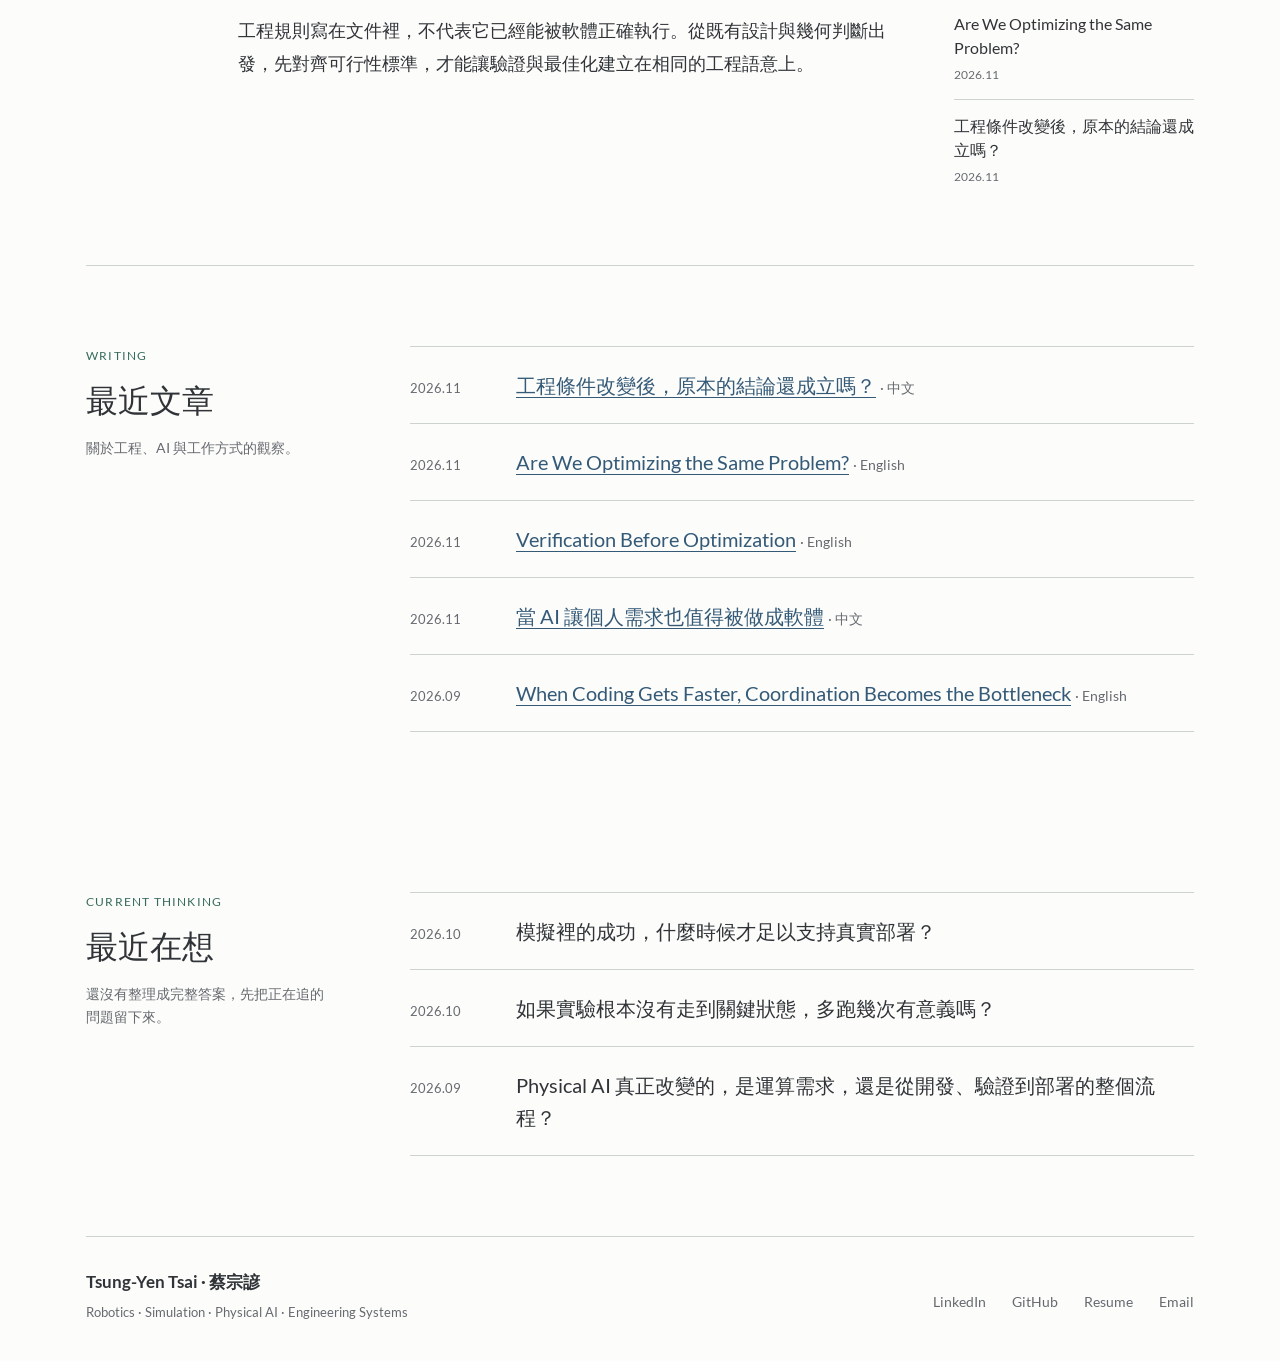
==== commit 1dda414c: "Writing: link Decision Infrastructure article from homepage" ====
--- a/index.html
+++ b/index.html
@@ -136,10 +136,11 @@
               <p>工程規則寫在文件裡，不代表它已經能被軟體正確執行。從既有設計與幾何判斷出發，先對齊可行性標準，才能讓驗證與最佳化建立在相同的工程語意上。</p>
             </div>
             <aside class="related" aria-labelledby="engineering-decisions-related">
-              <h4 id="engineering-decisions-related">延伸文章 <span class="related-language" lang="en">· English</span></h4>
+              <h4 id="engineering-decisions-related">延伸文章</h4>
               <ul>
                 <li><a href="posts/verification-before-optimization.html" lang="en">Verification Before Optimization</a><time datetime="2026-11">2026.11</time></li>
                 <li><a href="posts/are-we-optimizing-the-same-problem.html" lang="en">Are We Optimizing the Same Problem?</a><time datetime="2026-11">2026.11</time></li>
+                <li><a href="posts/when-engineering-conditions-change.html">工程條件改變後，原本的結論還成立嗎？</a><time datetime="2026-11">2026.11</time></li>
               </ul>
             </aside>
           </div>
@@ -153,6 +154,7 @@
           <p>關於工程、AI 與工作方式的觀察。</p>
         </div>
         <ul class="thought-list">
+          <li><time datetime="2026-11">2026.11</time><p><a href="posts/when-engineering-conditions-change.html">工程條件改變後，原本的結論還成立嗎？</a> <small>· 中文</small></p></li>
           <li><time datetime="2026-11">2026.11</time><p><a href="posts/are-we-optimizing-the-same-problem.html" lang="en">Are We Optimizing the Same Problem?</a> <small lang="en">· English</small></p></li>
           <li><time datetime="2026-11">2026.11</time><p><a href="posts/verification-before-optimization.html" lang="en">Verification Before Optimization</a> <small lang="en">· English</small></p></li>
           <li><time datetime="2026-11">2026.11</time><p><a href="posts/when-personal-needs-become-software.html">當 AI 讓個人需求也值得被做成軟體</a> <small>· 中文</small></p></li>
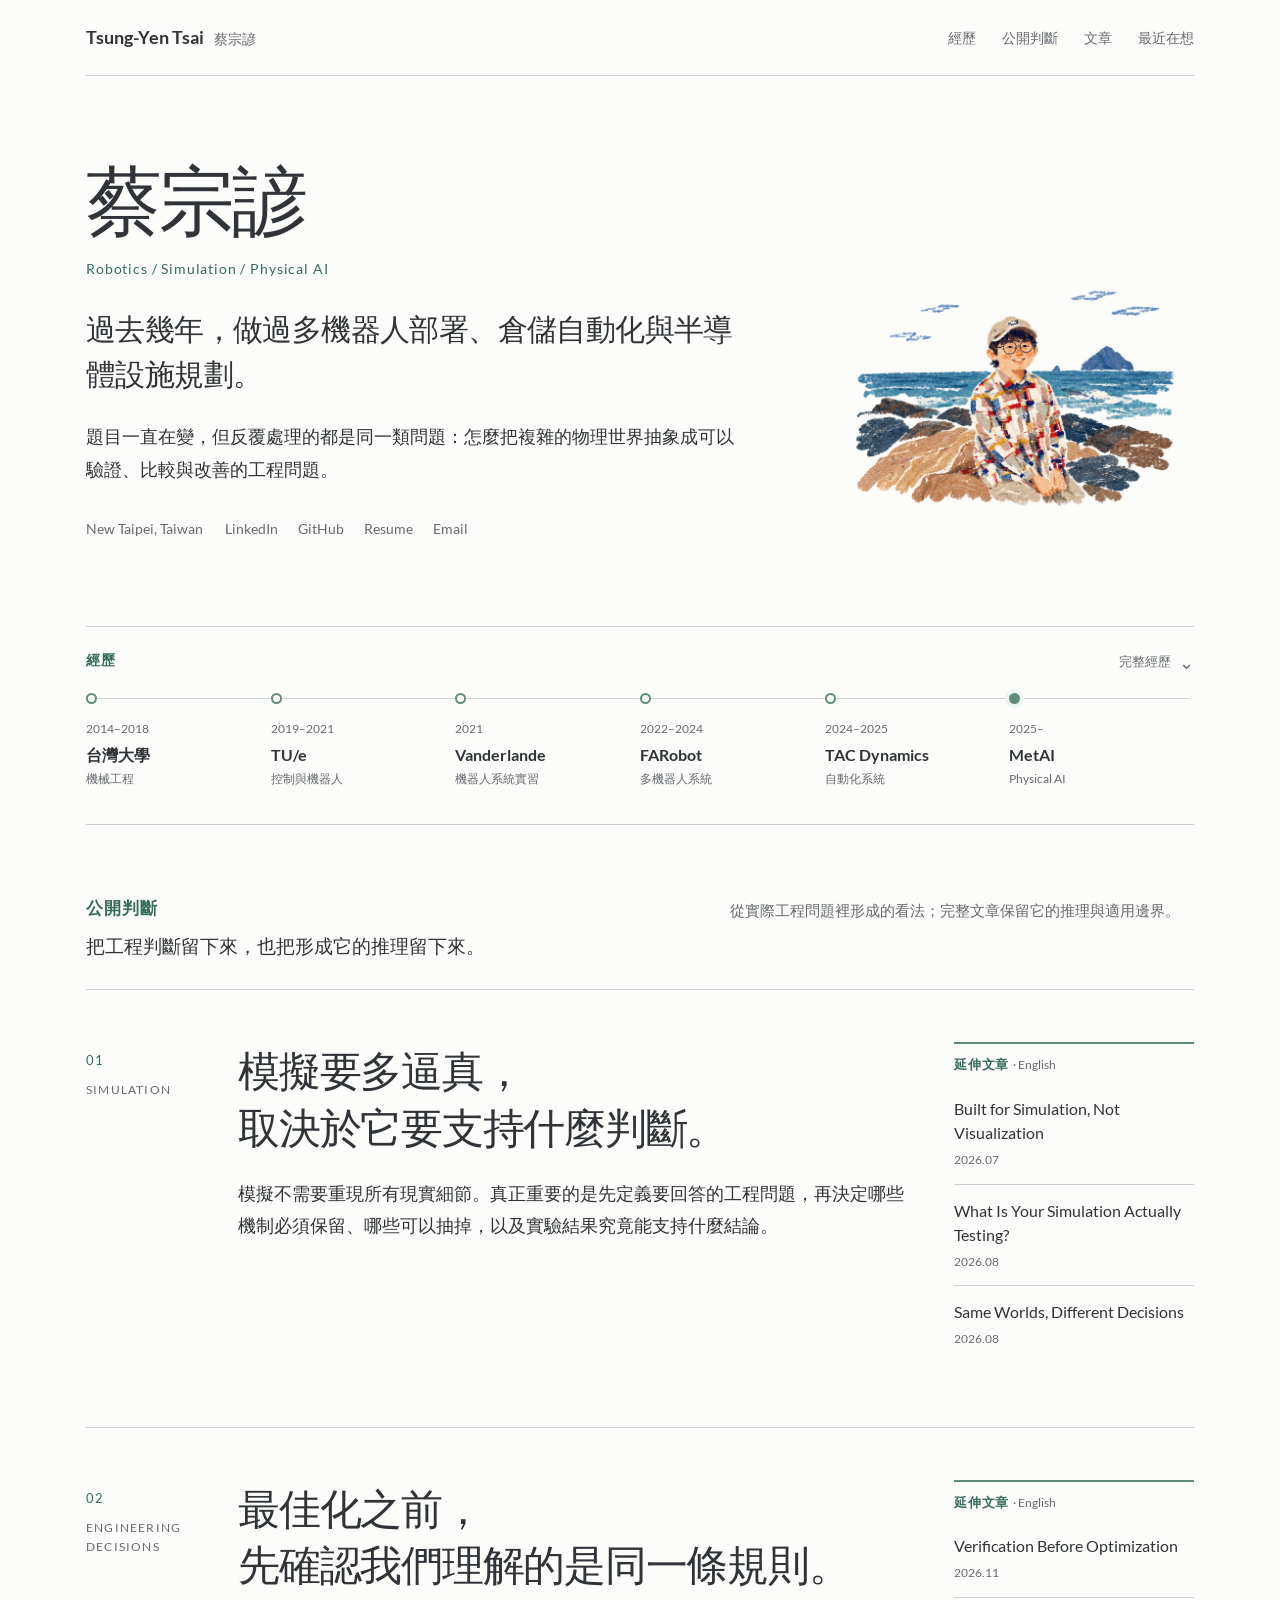
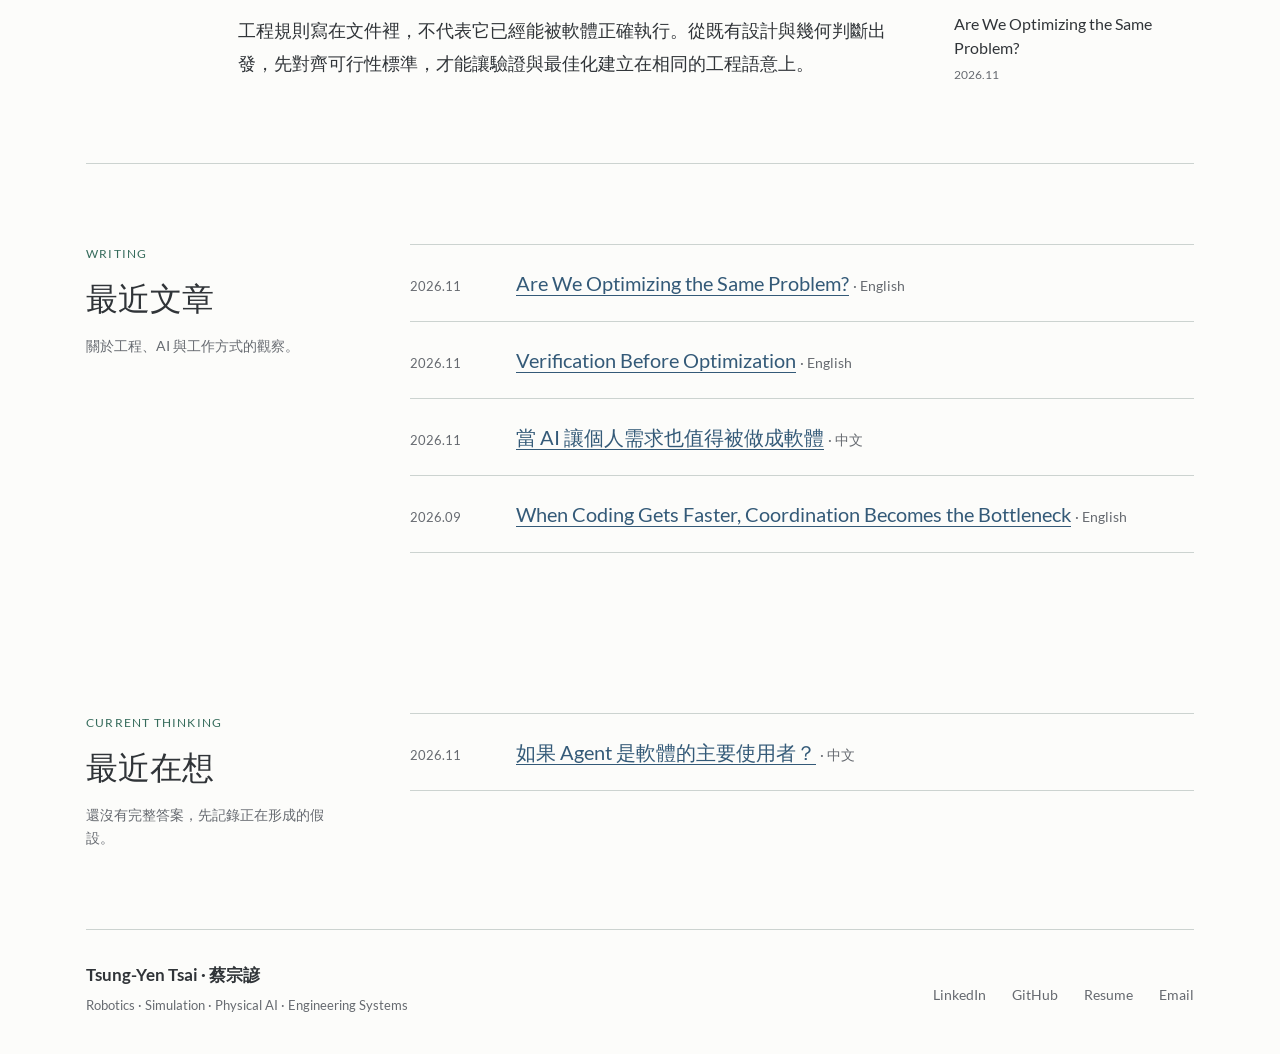
==== commit ffd906cd: "Homepage: feature one current thinking article" ====
--- a/index.html
+++ b/index.html
@@ -136,11 +136,10 @@
               <p>工程規則寫在文件裡，不代表它已經能被軟體正確執行。從既有設計與幾何判斷出發，先對齊可行性標準，才能讓驗證與最佳化建立在相同的工程語意上。</p>
             </div>
             <aside class="related" aria-labelledby="engineering-decisions-related">
-              <h4 id="engineering-decisions-related">延伸文章</h4>
+              <h4 id="engineering-decisions-related">延伸文章 <span class="related-language" lang="en">· English</span></h4>
               <ul>
                 <li><a href="posts/verification-before-optimization.html" lang="en">Verification Before Optimization</a><time datetime="2026-11">2026.11</time></li>
                 <li><a href="posts/are-we-optimizing-the-same-problem.html" lang="en">Are We Optimizing the Same Problem?</a><time datetime="2026-11">2026.11</time></li>
-                <li><a href="posts/when-engineering-conditions-change.html">工程條件改變後，原本的結論還成立嗎？</a><time datetime="2026-11">2026.11</time></li>
               </ul>
             </aside>
           </div>
@@ -154,7 +153,6 @@
           <p>關於工程、AI 與工作方式的觀察。</p>
         </div>
         <ul class="thought-list">
-          <li><time datetime="2026-11">2026.11</time><p><a href="posts/when-engineering-conditions-change.html">工程條件改變後，原本的結論還成立嗎？</a> <small>· 中文</small></p></li>
           <li><time datetime="2026-11">2026.11</time><p><a href="posts/are-we-optimizing-the-same-problem.html" lang="en">Are We Optimizing the Same Problem?</a> <small lang="en">· English</small></p></li>
           <li><time datetime="2026-11">2026.11</time><p><a href="posts/verification-before-optimization.html" lang="en">Verification Before Optimization</a> <small lang="en">· English</small></p></li>
           <li><time datetime="2026-11">2026.11</time><p><a href="posts/when-personal-needs-become-software.html">當 AI 讓個人需求也值得被做成軟體</a> <small>· 中文</small></p></li>
@@ -166,12 +164,10 @@
         <div class="thinking-intro">
           <p class="kicker" lang="en">CURRENT THINKING</p>
           <h2 id="thinking-heading">最近在想</h2>
-          <p>還沒有整理成完整答案，先把正在追的問題留下來。</p>
+          <p>還沒有完整答案，先記錄正在形成的假設。</p>
         </div>
         <ul class="thought-list">
-          <li><time datetime="2026-10">2026.10</time><p>模擬裡的成功，什麼時候才足以支持真實部署？</p></li>
-          <li><time datetime="2026-10">2026.10</time><p>如果實驗根本沒有走到關鍵狀態，多跑幾次有意義嗎？</p></li>
-          <li><time datetime="2026-09">2026.09</time><p>Physical AI 真正改變的，是運算需求，還是從開發、驗證到部署的整個流程？</p></li>
+          <li><time datetime="2026-11">2026.11</time><p><a href="posts/what-if-agents-were-primary-users.html">如果 Agent 是軟體的主要使用者？</a> <small>· 中文</small></p></li>
         </ul>
       </section>
     </main>
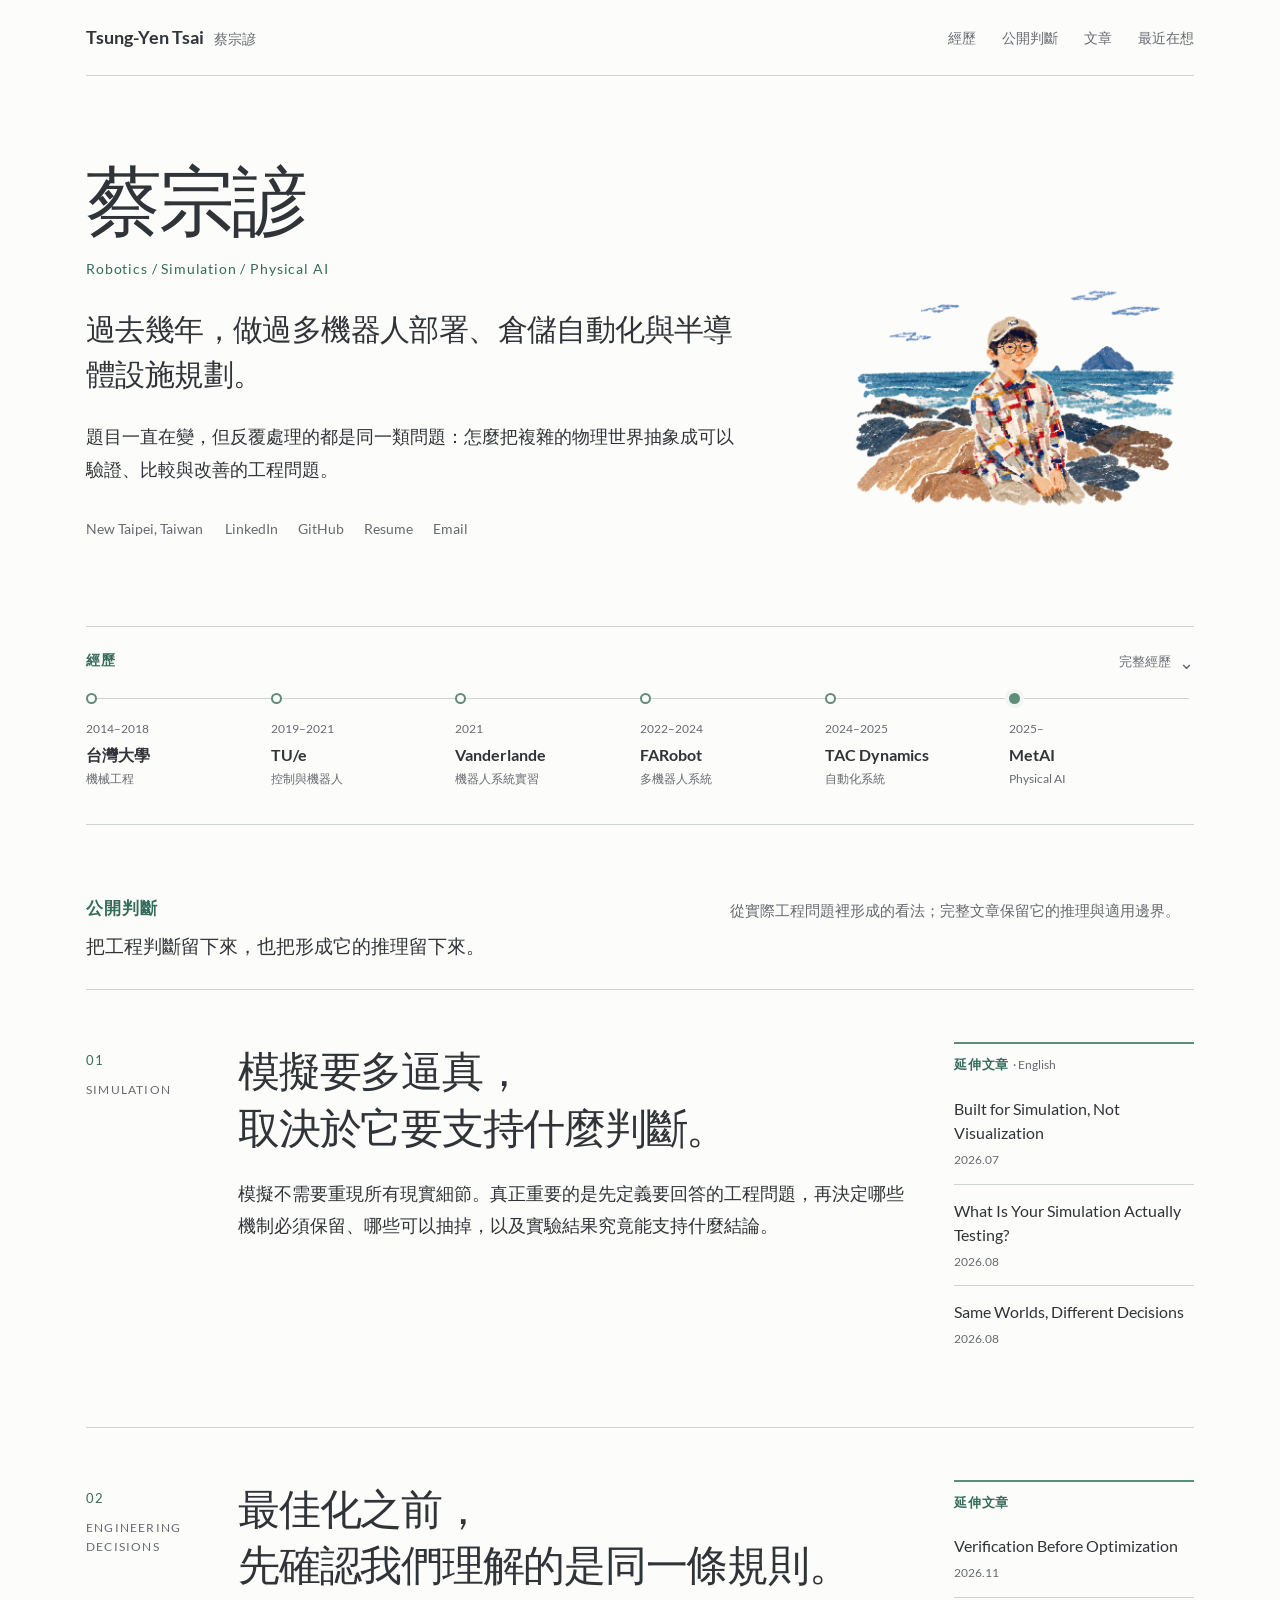
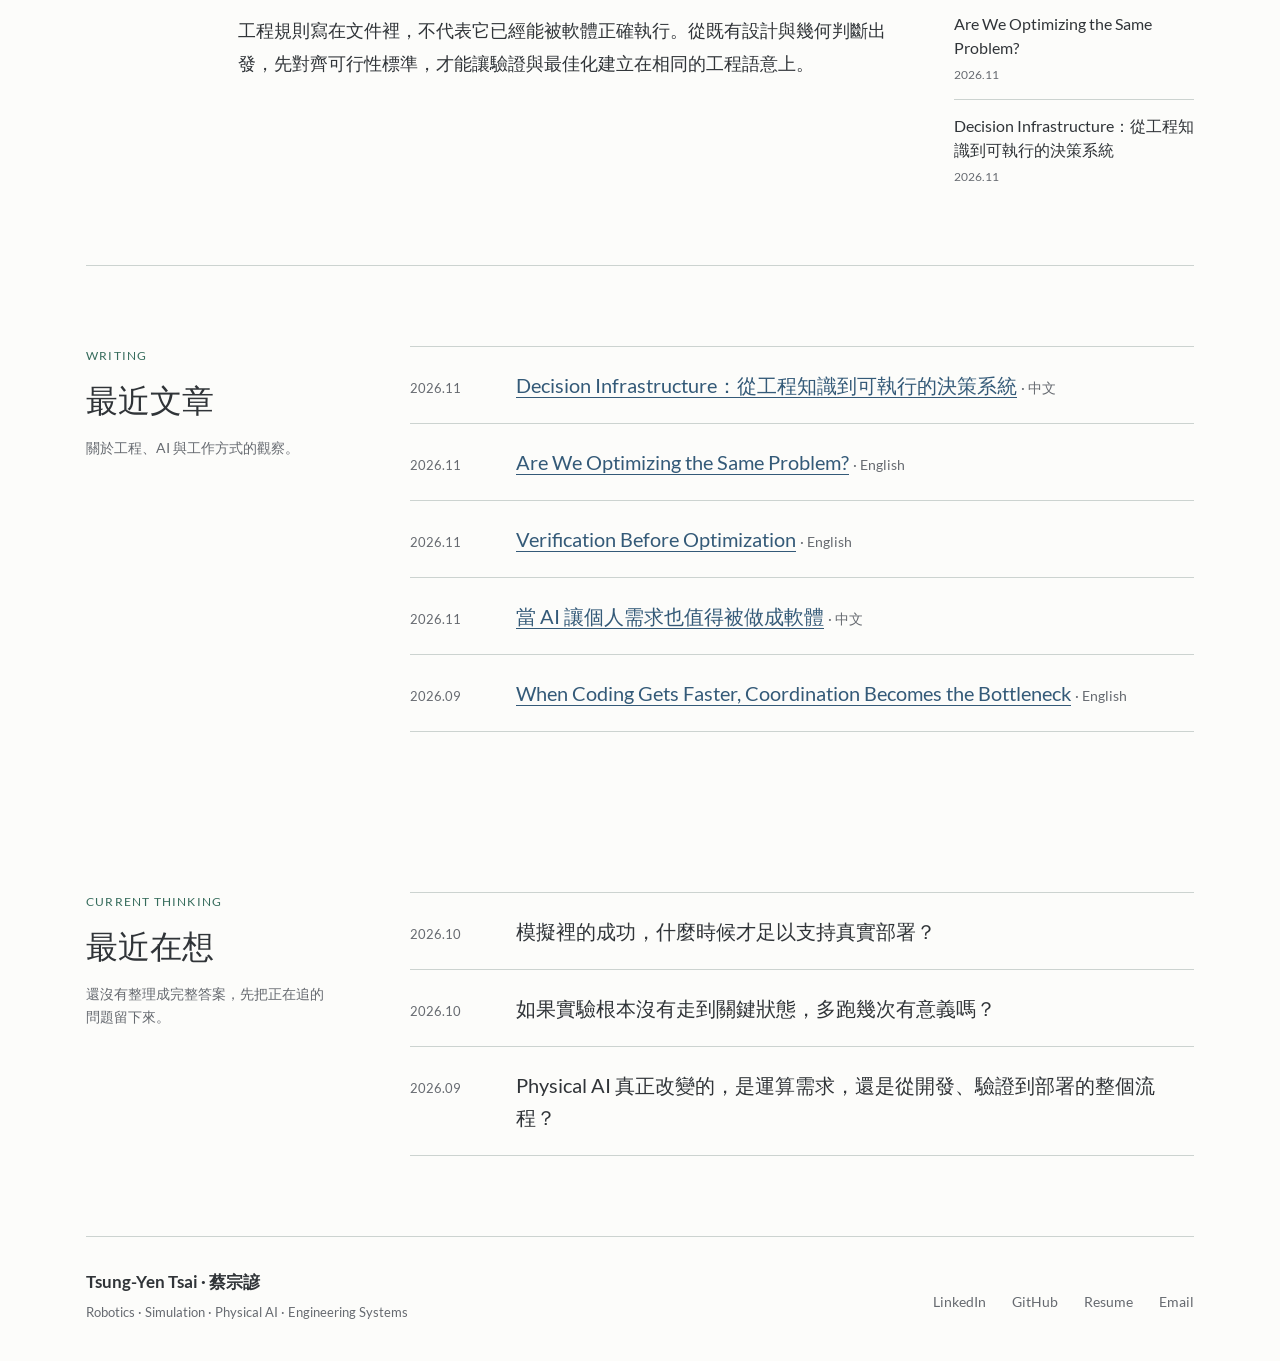
==== commit 443e09b3: "Writing: update homepage links to Decision Infrastructure" ====
--- a/index.html
+++ b/index.html
@@ -136,10 +136,11 @@
               <p>工程規則寫在文件裡，不代表它已經能被軟體正確執行。從既有設計與幾何判斷出發，先對齊可行性標準，才能讓驗證與最佳化建立在相同的工程語意上。</p>
             </div>
             <aside class="related" aria-labelledby="engineering-decisions-related">
-              <h4 id="engineering-decisions-related">延伸文章 <span class="related-language" lang="en">· English</span></h4>
+              <h4 id="engineering-decisions-related">延伸文章</h4>
               <ul>
                 <li><a href="posts/verification-before-optimization.html" lang="en">Verification Before Optimization</a><time datetime="2026-11">2026.11</time></li>
                 <li><a href="posts/are-we-optimizing-the-same-problem.html" lang="en">Are We Optimizing the Same Problem?</a><time datetime="2026-11">2026.11</time></li>
+                <li><a href="posts/decision-infrastructure.html">Decision Infrastructure：從工程知識到可執行的決策系統</a><time datetime="2026-11">2026.11</time></li>
               </ul>
             </aside>
           </div>
@@ -153,6 +154,7 @@
           <p>關於工程、AI 與工作方式的觀察。</p>
         </div>
         <ul class="thought-list">
+          <li><time datetime="2026-11">2026.11</time><p><a href="posts/decision-infrastructure.html">Decision Infrastructure：從工程知識到可執行的決策系統</a> <small>· 中文</small></p></li>
           <li><time datetime="2026-11">2026.11</time><p><a href="posts/are-we-optimizing-the-same-problem.html" lang="en">Are We Optimizing the Same Problem?</a> <small lang="en">· English</small></p></li>
           <li><time datetime="2026-11">2026.11</time><p><a href="posts/verification-before-optimization.html" lang="en">Verification Before Optimization</a> <small lang="en">· English</small></p></li>
           <li><time datetime="2026-11">2026.11</time><p><a href="posts/when-personal-needs-become-software.html">當 AI 讓個人需求也值得被做成軟體</a> <small>· 中文</small></p></li>
@@ -164,10 +166,12 @@
         <div class="thinking-intro">
           <p class="kicker" lang="en">CURRENT THINKING</p>
           <h2 id="thinking-heading">最近在想</h2>
-          <p>還沒有完整答案，先記錄正在形成的假設。</p>
+          <p>還沒有整理成完整答案，先把正在追的問題留下來。</p>
         </div>
         <ul class="thought-list">
-          <li><time datetime="2026-11">2026.11</time><p><a href="posts/what-if-agents-were-primary-users.html">如果 Agent 是軟體的主要使用者？</a> <small>· 中文</small></p></li>
+          <li><time datetime="2026-10">2026.10</time><p>模擬裡的成功，什麼時候才足以支持真實部署？</p></li>
+          <li><time datetime="2026-10">2026.10</time><p>如果實驗根本沒有走到關鍵狀態，多跑幾次有意義嗎？</p></li>
+          <li><time datetime="2026-09">2026.09</time><p>Physical AI 真正改變的，是運算需求，還是從開發、驗證到部署的整個流程？</p></li>
         </ul>
       </section>
     </main>
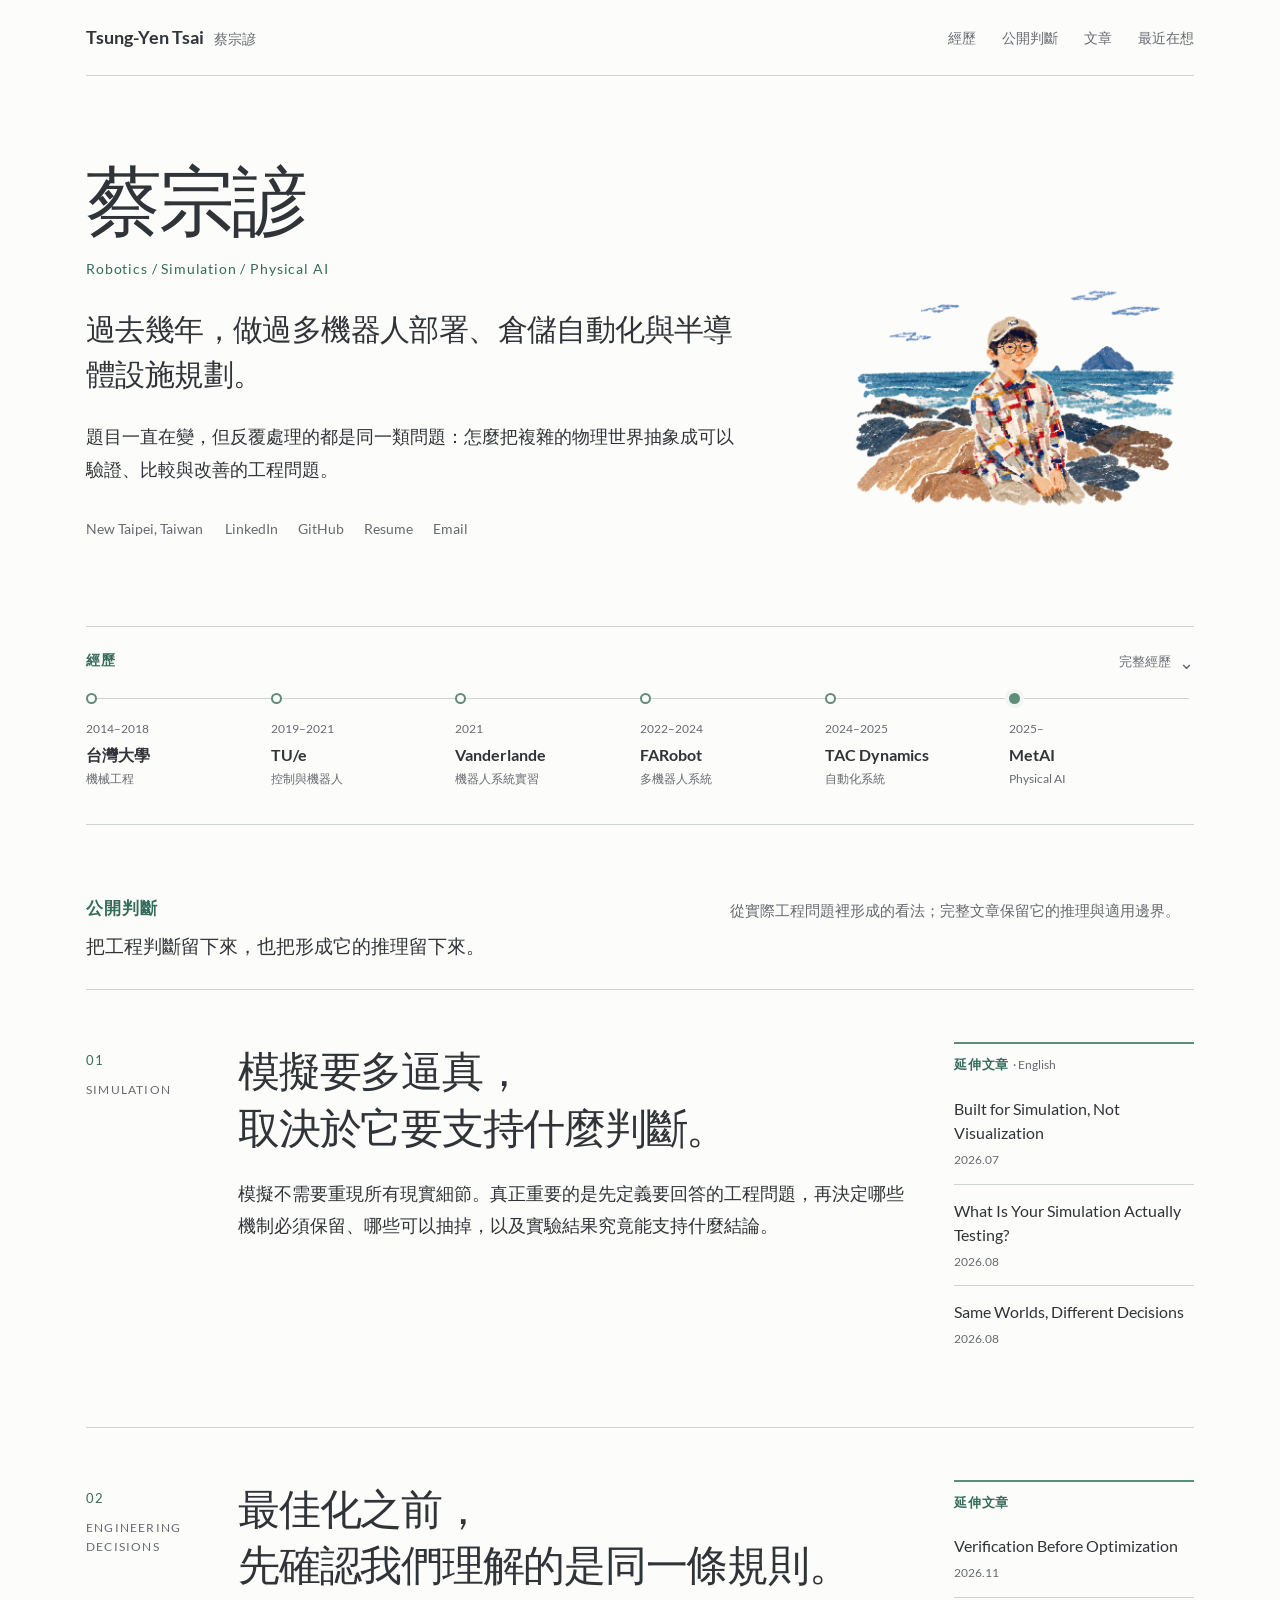
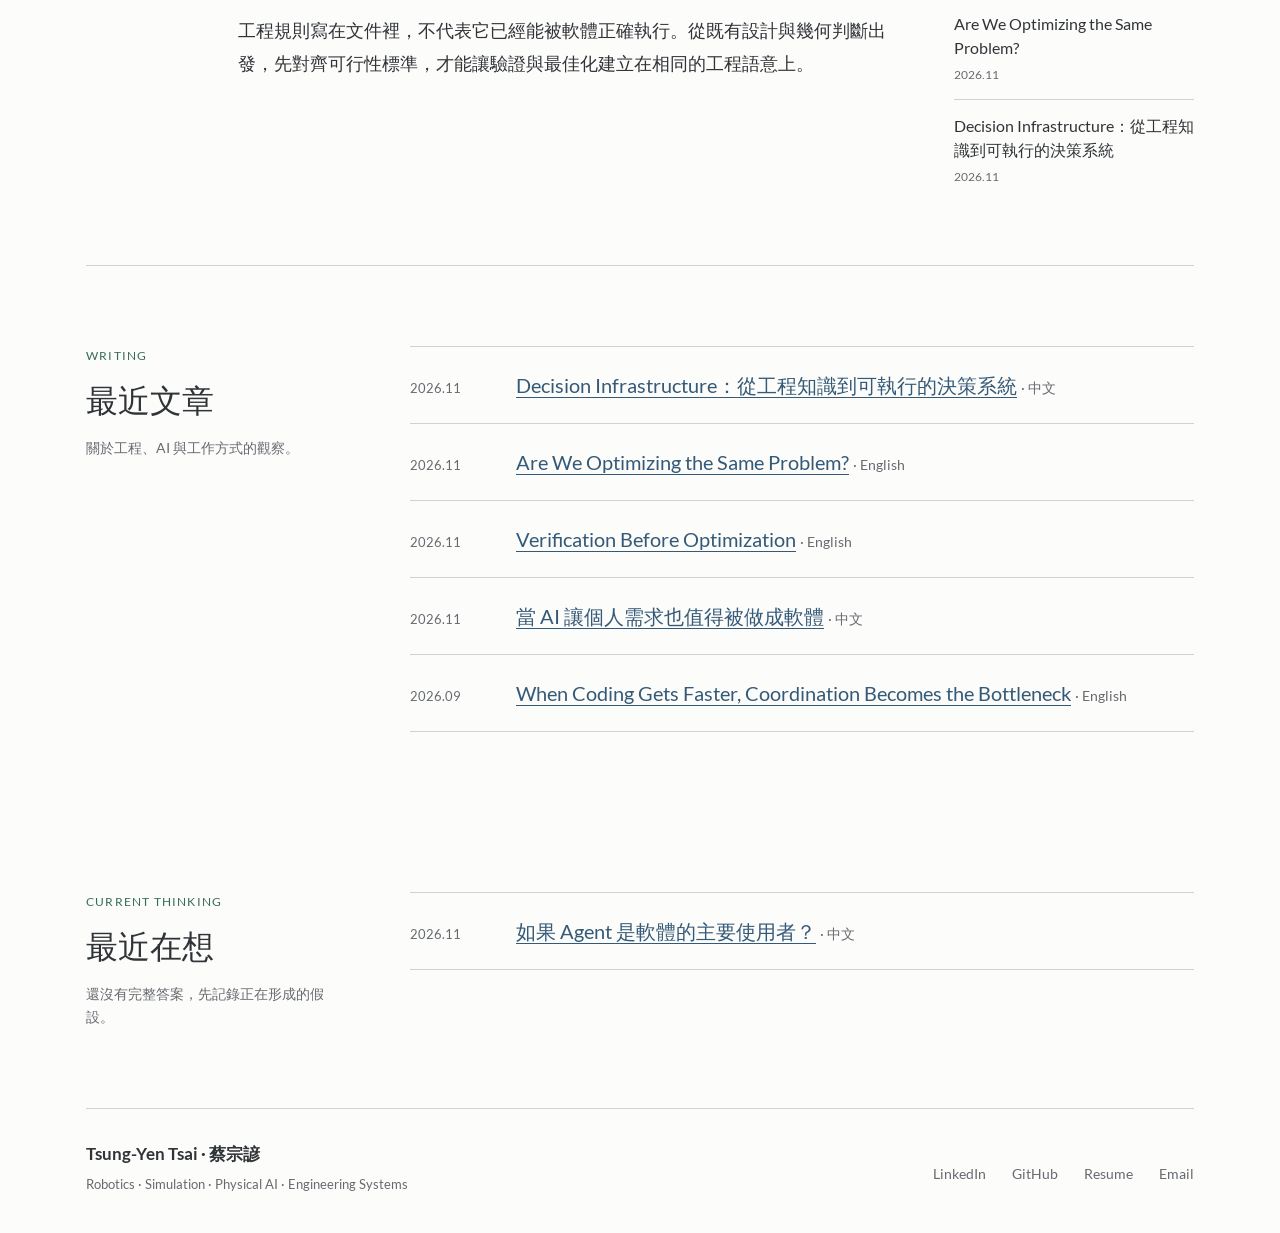
==== commit f6b869ae: "Merge pull request #8 from TSUNGYENTSAI/writing/agent-first-current-thinking-20261115 Writing: 如果 Ag" ====
--- a/index.html
+++ b/index.html
@@ -166,12 +166,10 @@
         <div class="thinking-intro">
           <p class="kicker" lang="en">CURRENT THINKING</p>
           <h2 id="thinking-heading">最近在想</h2>
-          <p>還沒有整理成完整答案，先把正在追的問題留下來。</p>
+          <p>還沒有完整答案，先記錄正在形成的假設。</p>
         </div>
         <ul class="thought-list">
-          <li><time datetime="2026-10">2026.10</time><p>模擬裡的成功，什麼時候才足以支持真實部署？</p></li>
-          <li><time datetime="2026-10">2026.10</time><p>如果實驗根本沒有走到關鍵狀態，多跑幾次有意義嗎？</p></li>
-          <li><time datetime="2026-09">2026.09</time><p>Physical AI 真正改變的，是運算需求，還是從開發、驗證到部署的整個流程？</p></li>
+          <li><time datetime="2026-11">2026.11</time><p><a href="posts/what-if-agents-were-primary-users.html">如果 Agent 是軟體的主要使用者？</a> <small>· 中文</small></p></li>
         </ul>
       </section>
     </main>
